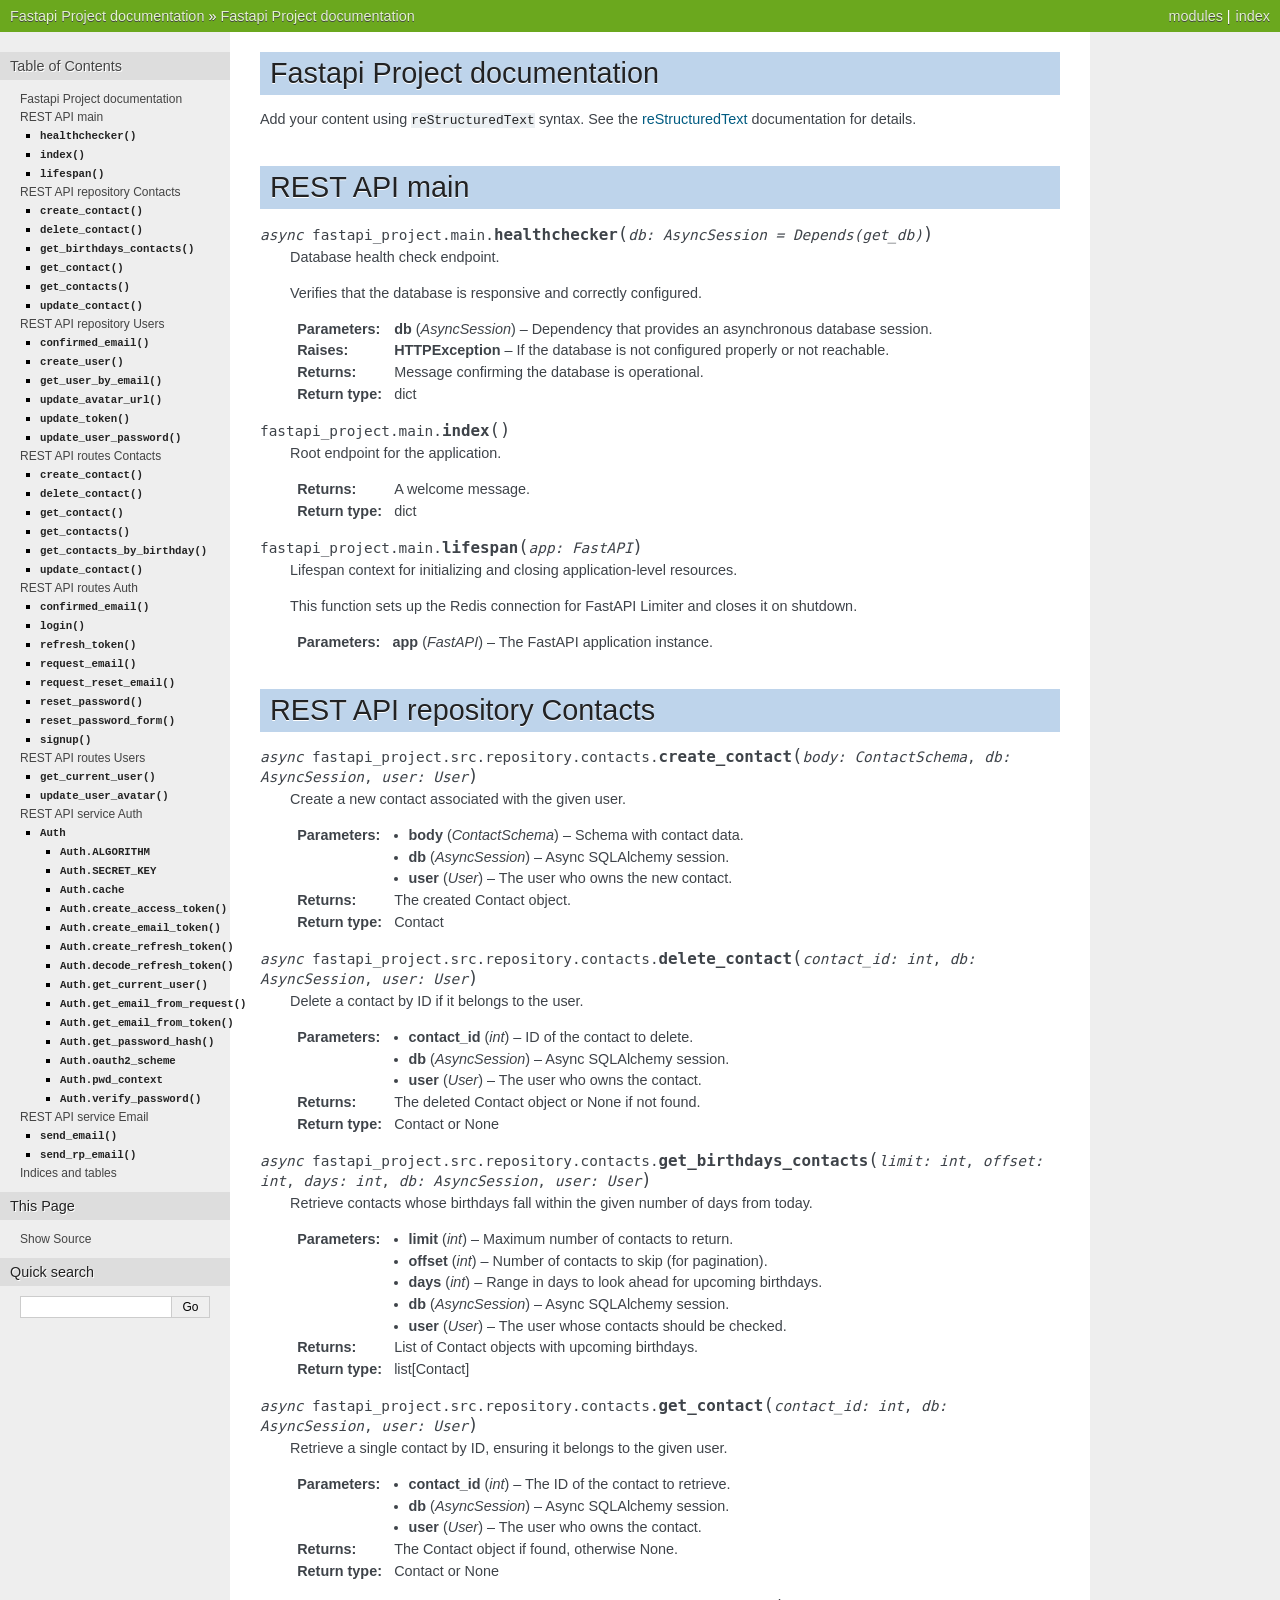
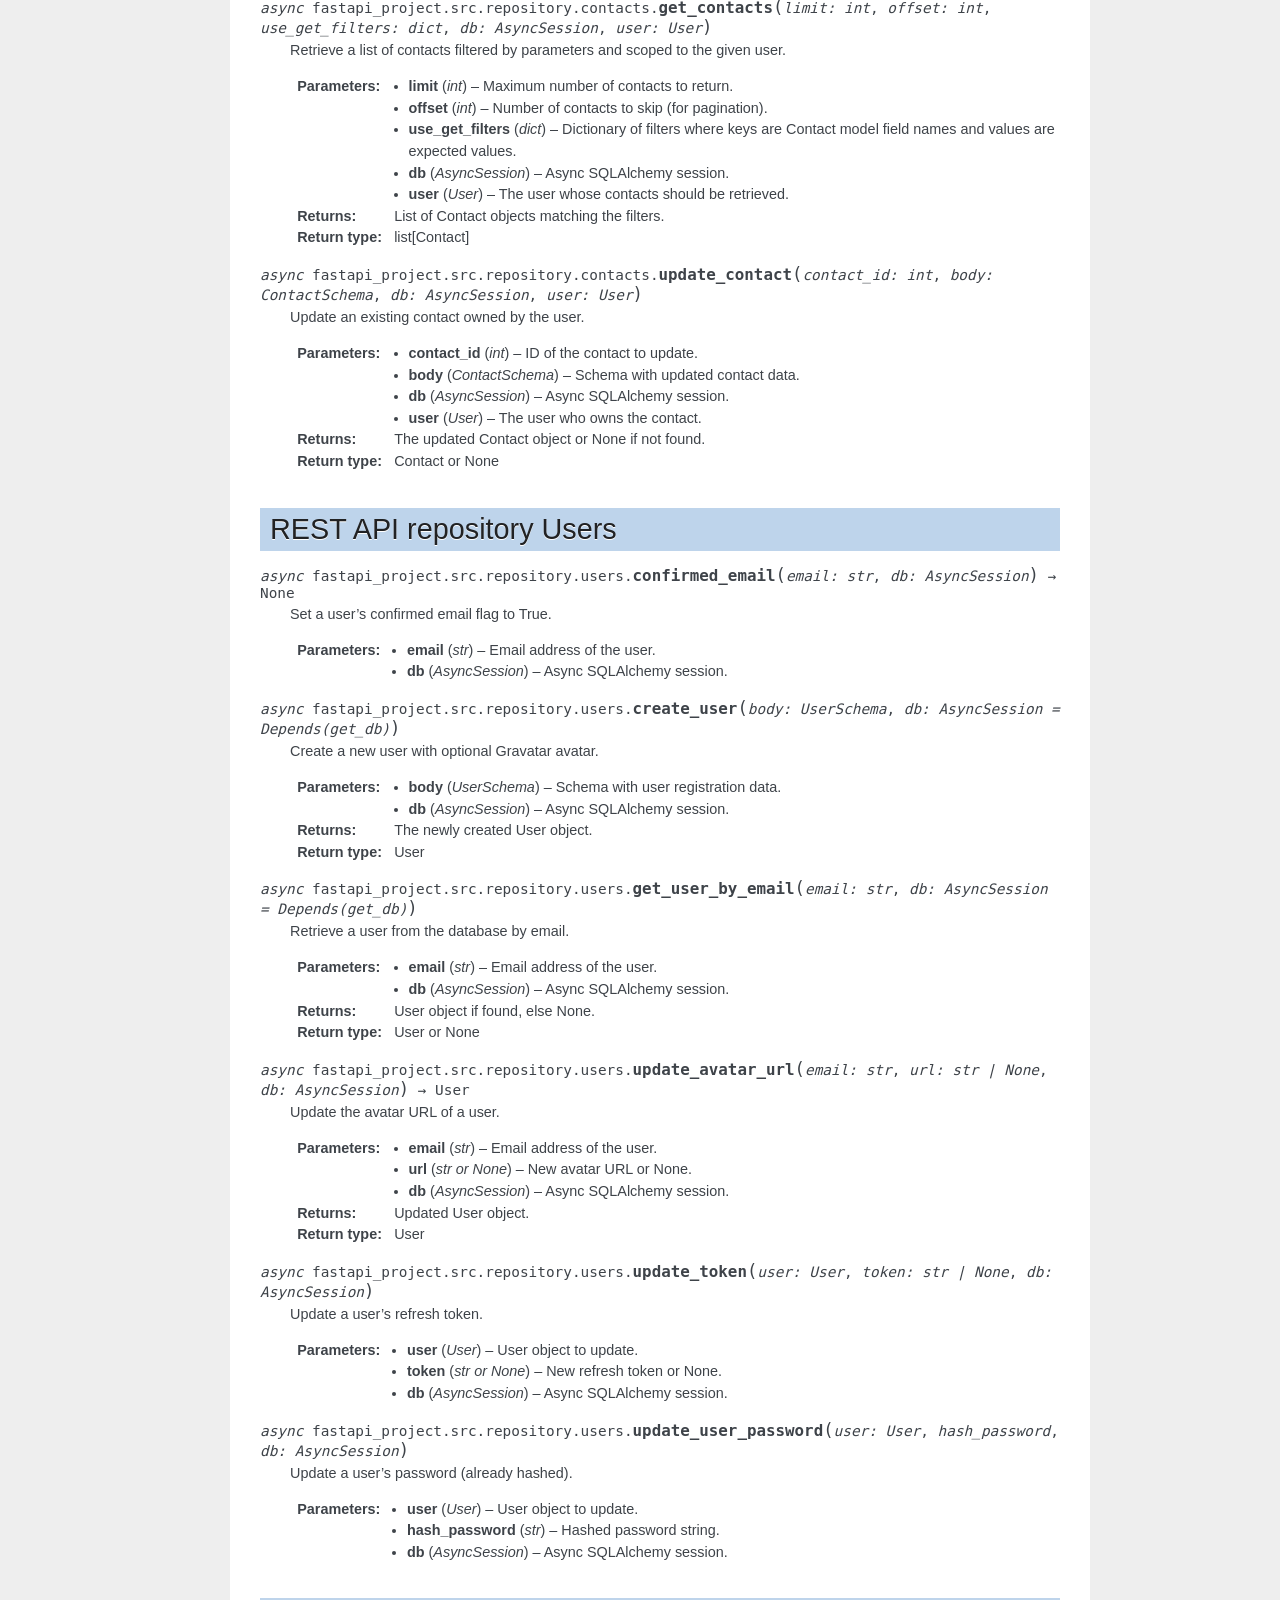
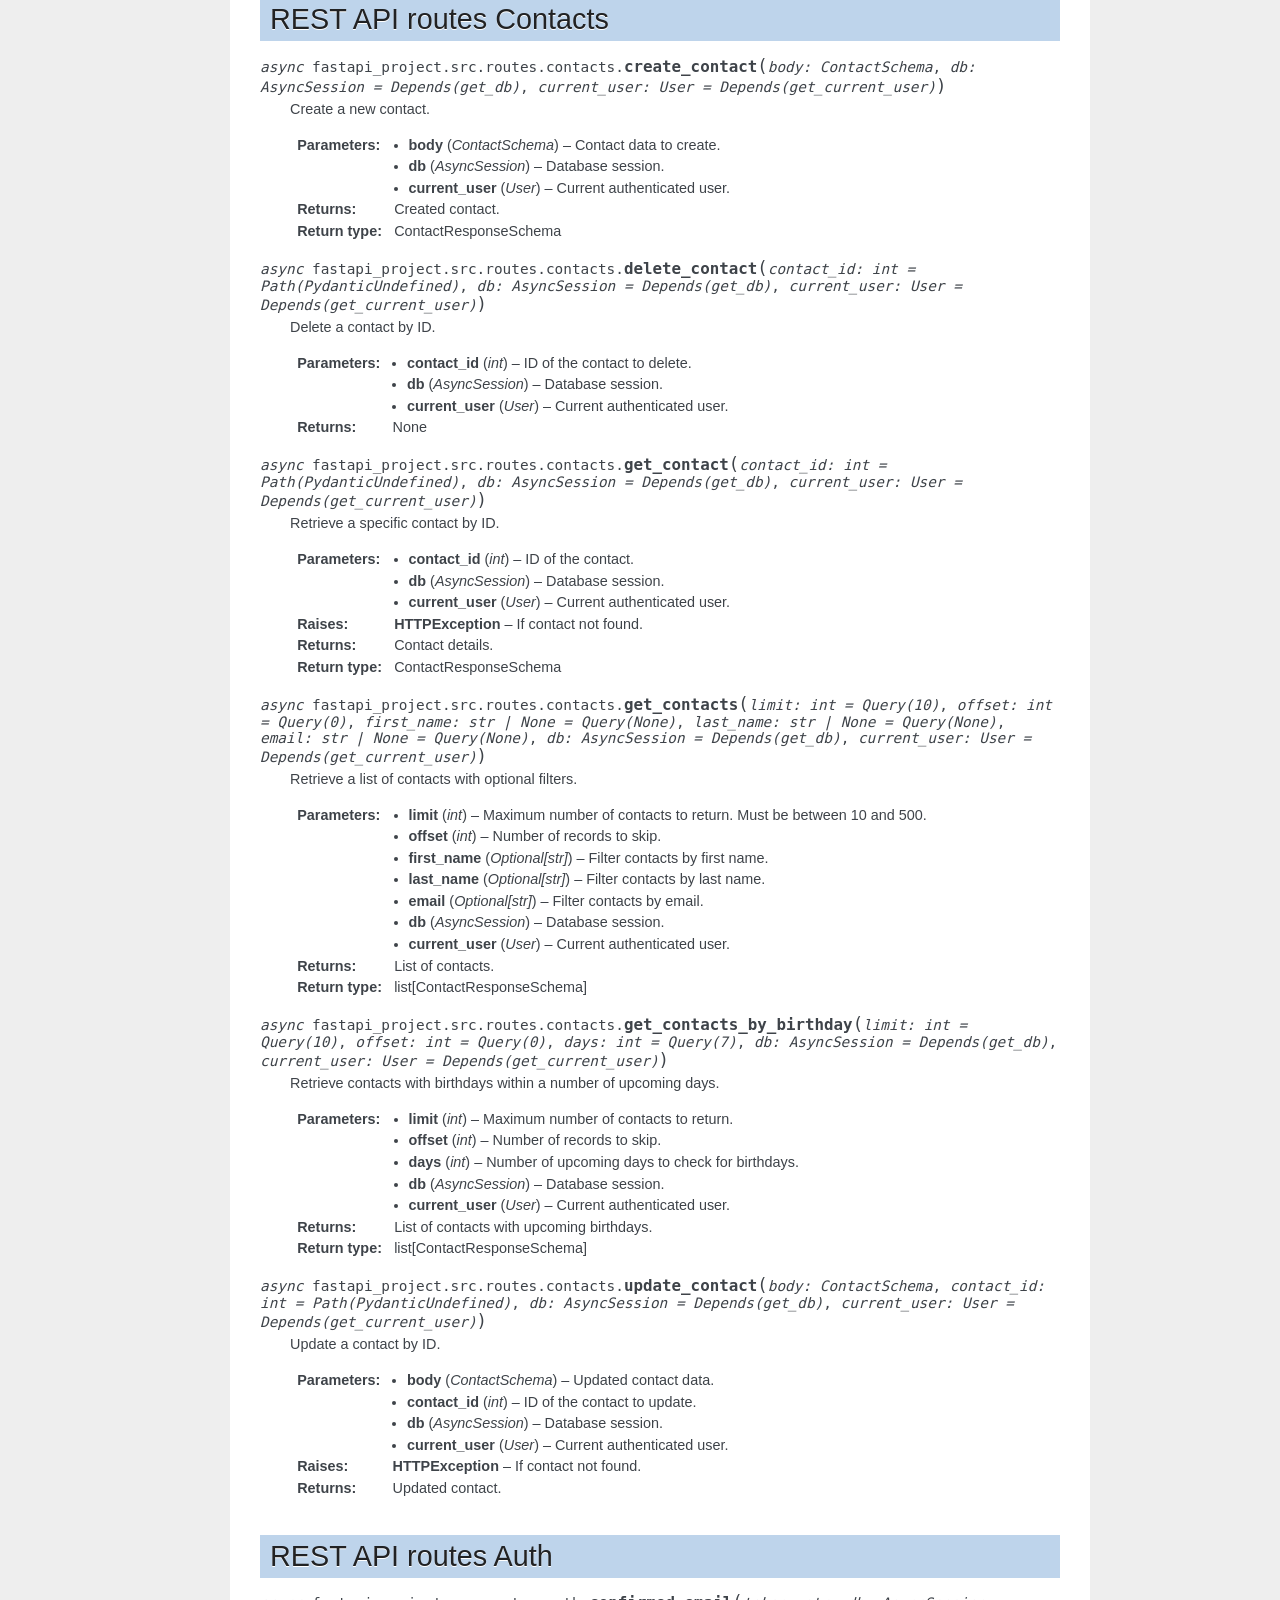
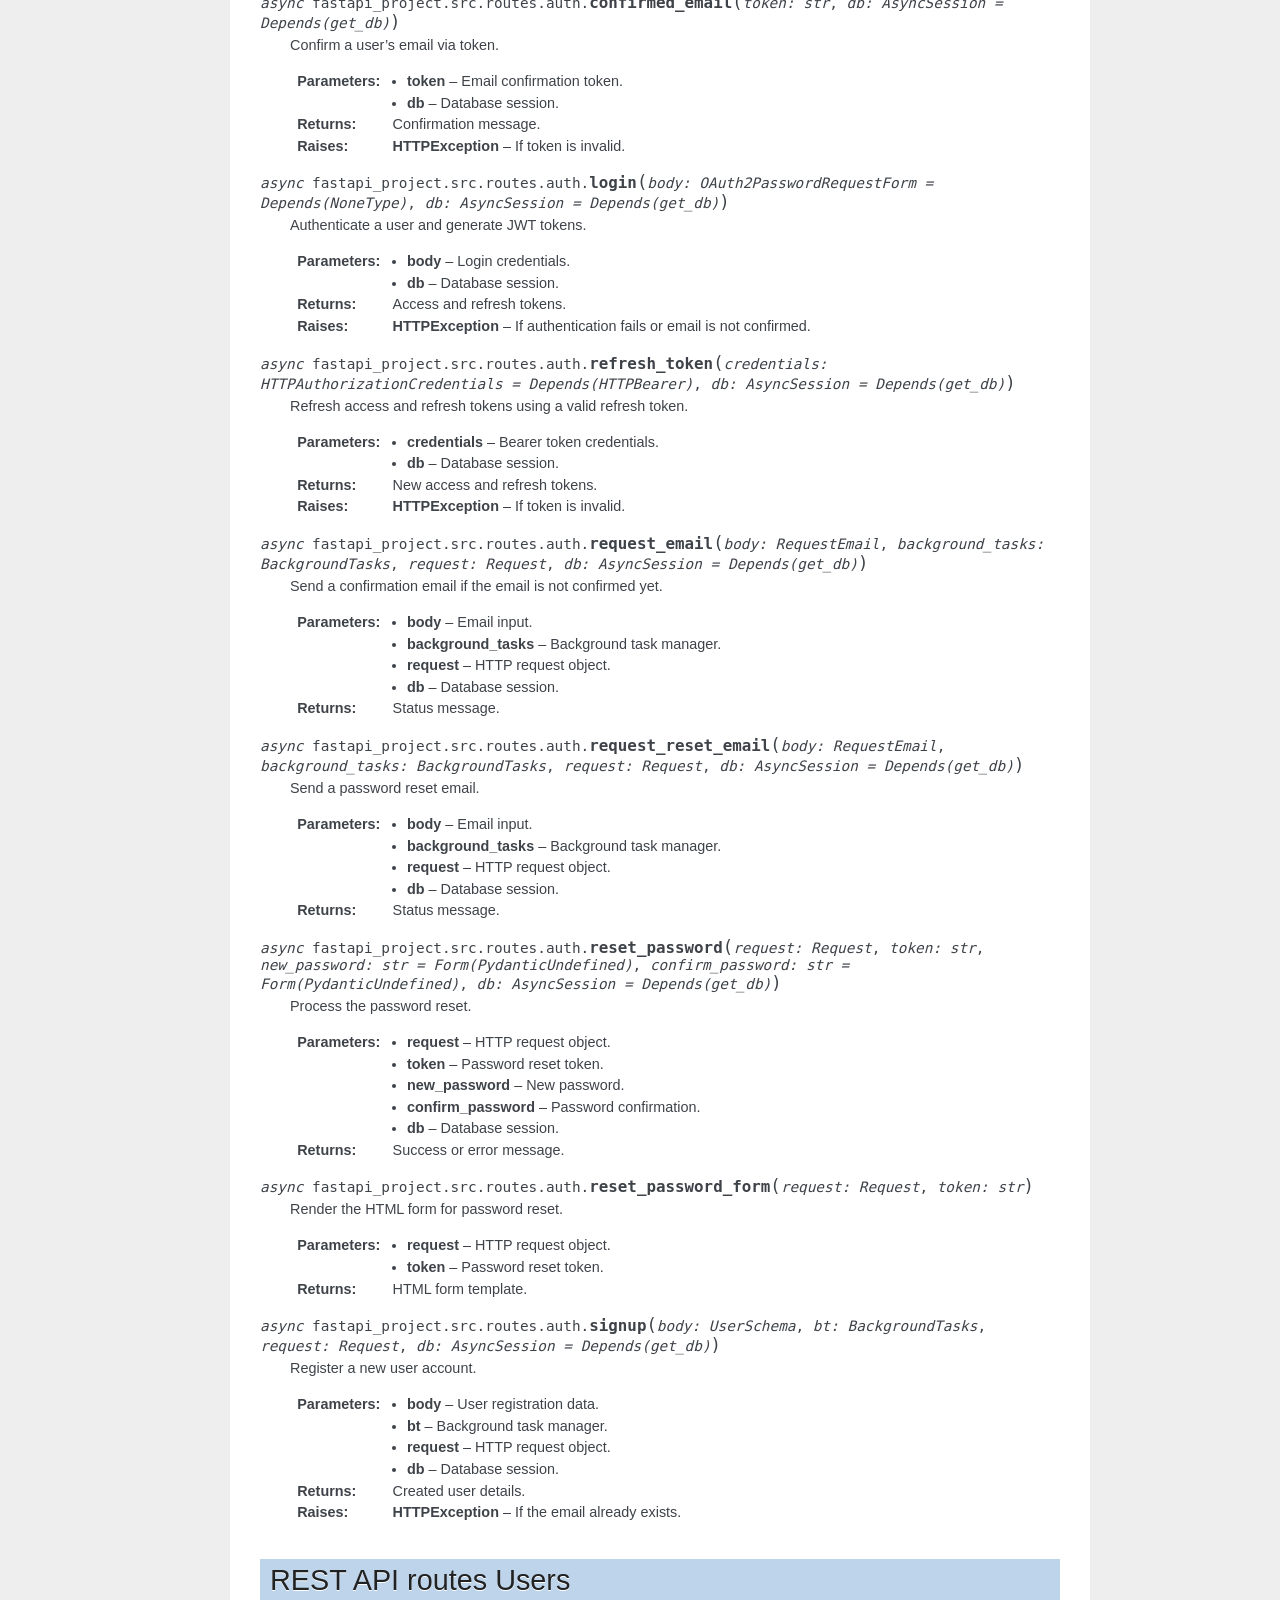
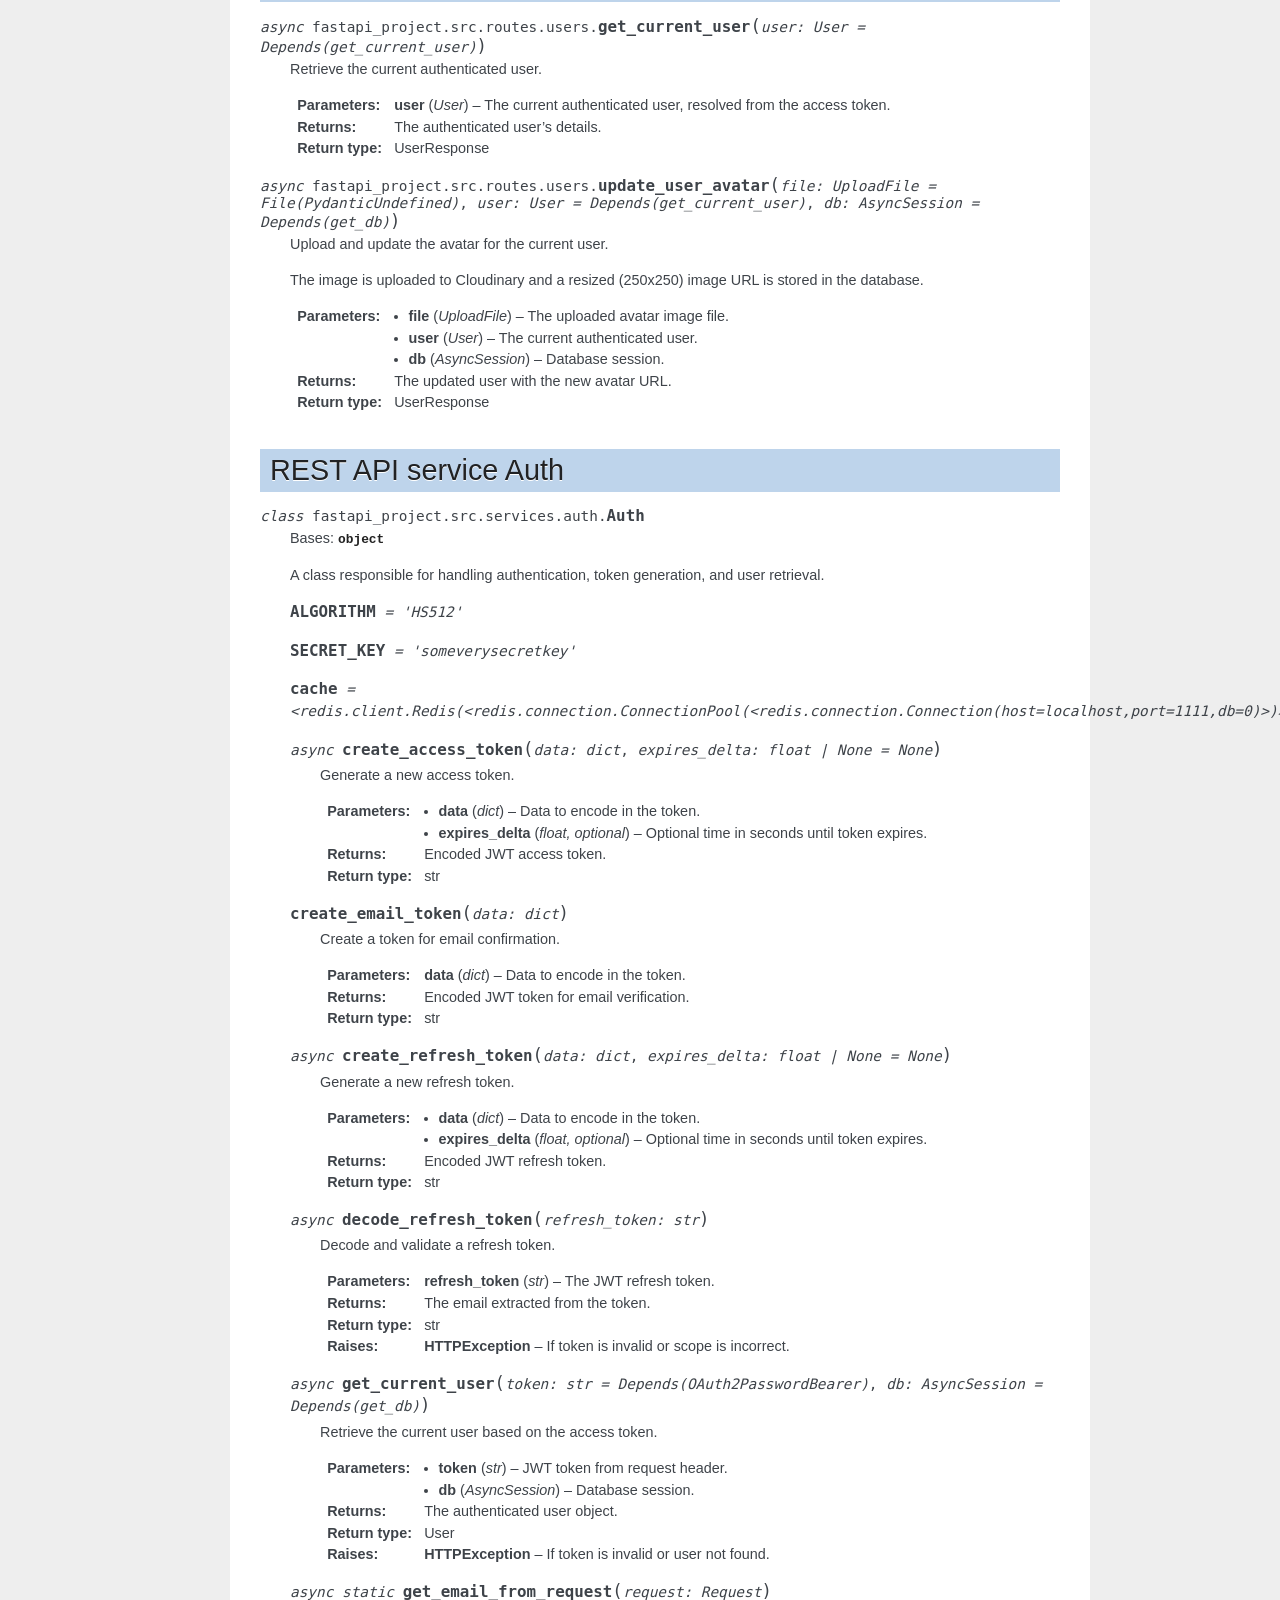
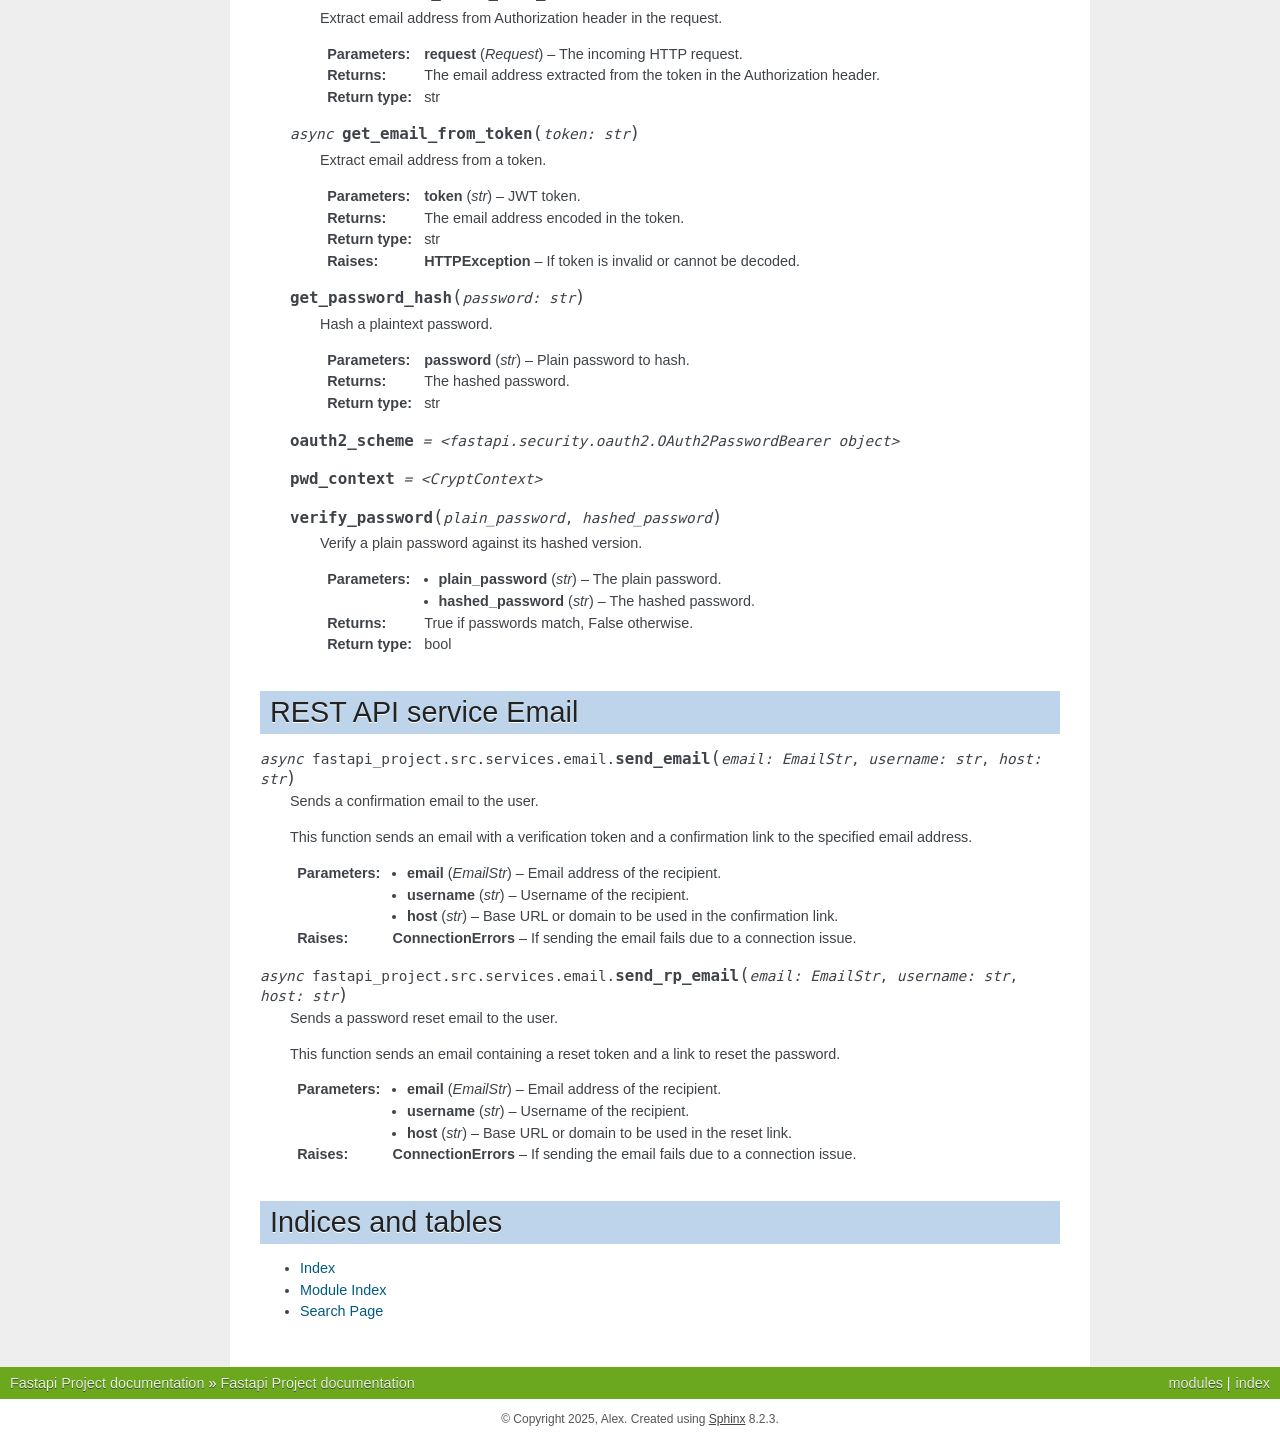
==== docs/_build/html/index.html @ b27e55a1 "build-add" ====
<!DOCTYPE html>

<html lang="en" data-content_root="./">
  <head>
    <meta charset="utf-8" />
    <meta name="viewport" content="width=device-width, initial-scale=1.0" /><meta name="viewport" content="width=device-width, initial-scale=1" />

    <title>Fastapi Project documentation &#8212; Fastapi Project  documentation</title>
    <link rel="stylesheet" type="text/css" href="_static/pygments.css?v=8f2a1f02" />
    <link rel="stylesheet" type="text/css" href="_static/nature.css?v=279e0f84" />
    <script src="_static/documentation_options.js?v=5929fcd5"></script>
    <script src="_static/doctools.js?v=9bcbadda"></script>
    <script src="_static/sphinx_highlight.js?v=dc90522c"></script>
    <link rel="index" title="Index" href="genindex.html" />
    <link rel="search" title="Search" href="search.html" /> 
  </head><body>
    <div class="related" role="navigation" aria-label="Related">
      <h3>Navigation</h3>
      <ul>
        <li class="right" style="margin-right: 10px">
          <a href="genindex.html" title="General Index"
             accesskey="I">index</a></li>
        <li class="right" >
          <a href="py-modindex.html" title="Python Module Index"
             >modules</a> |</li>
        <li class="nav-item nav-item-0"><a href="#">Fastapi Project  documentation</a> &#187;</li>
        <li class="nav-item nav-item-this"><a href="">Fastapi Project documentation</a></li> 
      </ul>
    </div>  

    <div class="document">
      <div class="documentwrapper">
        <div class="bodywrapper">
          <div class="body" role="main">
            
  <section id="fastapi-project-documentation">
<h1>Fastapi Project documentation<a class="headerlink" href="#fastapi-project-documentation" title="Link to this heading">¶</a></h1>
<p>Add your content using <code class="docutils literal notranslate"><span class="pre">reStructuredText</span></code> syntax. See the
<a class="reference external" href="https://www.sphinx-doc.org/en/master/usage/restructuredtext/index.html">reStructuredText</a>
documentation for details.</p>
<div class="toctree-wrapper compound">
</div>
</section>
<section id="module-fastapi_project.main">
<span id="rest-api-main"></span><h1>REST API main<a class="headerlink" href="#module-fastapi_project.main" title="Link to this heading">¶</a></h1>
<dl class="py function">
<dt class="sig sig-object py" id="fastapi_project.main.healthchecker">
<em class="property"><span class="k"><span class="pre">async</span></span><span class="w"> </span></em><span class="sig-prename descclassname"><span class="pre">fastapi_project.main.</span></span><span class="sig-name descname"><span class="pre">healthchecker</span></span><span class="sig-paren">(</span><em class="sig-param"><span class="n"><span class="pre">db</span></span><span class="p"><span class="pre">:</span></span><span class="w"> </span><span class="n"><span class="pre">AsyncSession</span></span><span class="w"> </span><span class="o"><span class="pre">=</span></span><span class="w"> </span><span class="default_value"><span class="pre">Depends(get_db)</span></span></em><span class="sig-paren">)</span><a class="headerlink" href="#fastapi_project.main.healthchecker" title="Link to this definition">¶</a></dt>
<dd><p>Database health check endpoint.</p>
<p>Verifies that the database is responsive and correctly configured.</p>
<dl class="field-list simple">
<dt class="field-odd">Parameters<span class="colon">:</span></dt>
<dd class="field-odd"><p><strong>db</strong> (<em>AsyncSession</em>) – Dependency that provides an asynchronous database session.</p>
</dd>
<dt class="field-even">Raises<span class="colon">:</span></dt>
<dd class="field-even"><p><strong>HTTPException</strong> – If the database is not configured properly or not reachable.</p>
</dd>
<dt class="field-odd">Returns<span class="colon">:</span></dt>
<dd class="field-odd"><p>Message confirming the database is operational.</p>
</dd>
<dt class="field-even">Return type<span class="colon">:</span></dt>
<dd class="field-even"><p>dict</p>
</dd>
</dl>
</dd></dl>

<dl class="py function">
<dt class="sig sig-object py" id="fastapi_project.main.index">
<span class="sig-prename descclassname"><span class="pre">fastapi_project.main.</span></span><span class="sig-name descname"><span class="pre">index</span></span><span class="sig-paren">(</span><span class="sig-paren">)</span><a class="headerlink" href="#fastapi_project.main.index" title="Link to this definition">¶</a></dt>
<dd><p>Root endpoint for the application.</p>
<dl class="field-list simple">
<dt class="field-odd">Returns<span class="colon">:</span></dt>
<dd class="field-odd"><p>A welcome message.</p>
</dd>
<dt class="field-even">Return type<span class="colon">:</span></dt>
<dd class="field-even"><p>dict</p>
</dd>
</dl>
</dd></dl>

<dl class="py function">
<dt class="sig sig-object py" id="fastapi_project.main.lifespan">
<span class="sig-prename descclassname"><span class="pre">fastapi_project.main.</span></span><span class="sig-name descname"><span class="pre">lifespan</span></span><span class="sig-paren">(</span><em class="sig-param"><span class="n"><span class="pre">app</span></span><span class="p"><span class="pre">:</span></span><span class="w"> </span><span class="n"><span class="pre">FastAPI</span></span></em><span class="sig-paren">)</span><a class="headerlink" href="#fastapi_project.main.lifespan" title="Link to this definition">¶</a></dt>
<dd><p>Lifespan context for initializing and closing application-level resources.</p>
<p>This function sets up the Redis connection for FastAPI Limiter and closes it on shutdown.</p>
<dl class="field-list simple">
<dt class="field-odd">Parameters<span class="colon">:</span></dt>
<dd class="field-odd"><p><strong>app</strong> (<em>FastAPI</em>) – The FastAPI application instance.</p>
</dd>
</dl>
</dd></dl>

</section>
<section id="module-fastapi_project.src.repository.contacts">
<span id="rest-api-repository-contacts"></span><h1>REST API repository Contacts<a class="headerlink" href="#module-fastapi_project.src.repository.contacts" title="Link to this heading">¶</a></h1>
<dl class="py function">
<dt class="sig sig-object py" id="fastapi_project.src.repository.contacts.create_contact">
<em class="property"><span class="k"><span class="pre">async</span></span><span class="w"> </span></em><span class="sig-prename descclassname"><span class="pre">fastapi_project.src.repository.contacts.</span></span><span class="sig-name descname"><span class="pre">create_contact</span></span><span class="sig-paren">(</span><em class="sig-param"><span class="n"><span class="pre">body</span></span><span class="p"><span class="pre">:</span></span><span class="w"> </span><span class="n"><span class="pre">ContactSchema</span></span></em>, <em class="sig-param"><span class="n"><span class="pre">db</span></span><span class="p"><span class="pre">:</span></span><span class="w"> </span><span class="n"><span class="pre">AsyncSession</span></span></em>, <em class="sig-param"><span class="n"><span class="pre">user</span></span><span class="p"><span class="pre">:</span></span><span class="w"> </span><span class="n"><span class="pre">User</span></span></em><span class="sig-paren">)</span><a class="headerlink" href="#fastapi_project.src.repository.contacts.create_contact" title="Link to this definition">¶</a></dt>
<dd><p>Create a new contact associated with the given user.</p>
<dl class="field-list simple">
<dt class="field-odd">Parameters<span class="colon">:</span></dt>
<dd class="field-odd"><ul class="simple">
<li><p><strong>body</strong> (<em>ContactSchema</em>) – Schema with contact data.</p></li>
<li><p><strong>db</strong> (<em>AsyncSession</em>) – Async SQLAlchemy session.</p></li>
<li><p><strong>user</strong> (<em>User</em>) – The user who owns the new contact.</p></li>
</ul>
</dd>
<dt class="field-even">Returns<span class="colon">:</span></dt>
<dd class="field-even"><p>The created Contact object.</p>
</dd>
<dt class="field-odd">Return type<span class="colon">:</span></dt>
<dd class="field-odd"><p>Contact</p>
</dd>
</dl>
</dd></dl>

<dl class="py function">
<dt class="sig sig-object py" id="fastapi_project.src.repository.contacts.delete_contact">
<em class="property"><span class="k"><span class="pre">async</span></span><span class="w"> </span></em><span class="sig-prename descclassname"><span class="pre">fastapi_project.src.repository.contacts.</span></span><span class="sig-name descname"><span class="pre">delete_contact</span></span><span class="sig-paren">(</span><em class="sig-param"><span class="n"><span class="pre">contact_id</span></span><span class="p"><span class="pre">:</span></span><span class="w"> </span><span class="n"><span class="pre">int</span></span></em>, <em class="sig-param"><span class="n"><span class="pre">db</span></span><span class="p"><span class="pre">:</span></span><span class="w"> </span><span class="n"><span class="pre">AsyncSession</span></span></em>, <em class="sig-param"><span class="n"><span class="pre">user</span></span><span class="p"><span class="pre">:</span></span><span class="w"> </span><span class="n"><span class="pre">User</span></span></em><span class="sig-paren">)</span><a class="headerlink" href="#fastapi_project.src.repository.contacts.delete_contact" title="Link to this definition">¶</a></dt>
<dd><p>Delete a contact by ID if it belongs to the user.</p>
<dl class="field-list simple">
<dt class="field-odd">Parameters<span class="colon">:</span></dt>
<dd class="field-odd"><ul class="simple">
<li><p><strong>contact_id</strong> (<em>int</em>) – ID of the contact to delete.</p></li>
<li><p><strong>db</strong> (<em>AsyncSession</em>) – Async SQLAlchemy session.</p></li>
<li><p><strong>user</strong> (<em>User</em>) – The user who owns the contact.</p></li>
</ul>
</dd>
<dt class="field-even">Returns<span class="colon">:</span></dt>
<dd class="field-even"><p>The deleted Contact object or None if not found.</p>
</dd>
<dt class="field-odd">Return type<span class="colon">:</span></dt>
<dd class="field-odd"><p>Contact or None</p>
</dd>
</dl>
</dd></dl>

<dl class="py function">
<dt class="sig sig-object py" id="fastapi_project.src.repository.contacts.get_birthdays_contacts">
<em class="property"><span class="k"><span class="pre">async</span></span><span class="w"> </span></em><span class="sig-prename descclassname"><span class="pre">fastapi_project.src.repository.contacts.</span></span><span class="sig-name descname"><span class="pre">get_birthdays_contacts</span></span><span class="sig-paren">(</span><em class="sig-param"><span class="n"><span class="pre">limit</span></span><span class="p"><span class="pre">:</span></span><span class="w"> </span><span class="n"><span class="pre">int</span></span></em>, <em class="sig-param"><span class="n"><span class="pre">offset</span></span><span class="p"><span class="pre">:</span></span><span class="w"> </span><span class="n"><span class="pre">int</span></span></em>, <em class="sig-param"><span class="n"><span class="pre">days</span></span><span class="p"><span class="pre">:</span></span><span class="w"> </span><span class="n"><span class="pre">int</span></span></em>, <em class="sig-param"><span class="n"><span class="pre">db</span></span><span class="p"><span class="pre">:</span></span><span class="w"> </span><span class="n"><span class="pre">AsyncSession</span></span></em>, <em class="sig-param"><span class="n"><span class="pre">user</span></span><span class="p"><span class="pre">:</span></span><span class="w"> </span><span class="n"><span class="pre">User</span></span></em><span class="sig-paren">)</span><a class="headerlink" href="#fastapi_project.src.repository.contacts.get_birthdays_contacts" title="Link to this definition">¶</a></dt>
<dd><p>Retrieve contacts whose birthdays fall within the given number of days from today.</p>
<dl class="field-list simple">
<dt class="field-odd">Parameters<span class="colon">:</span></dt>
<dd class="field-odd"><ul class="simple">
<li><p><strong>limit</strong> (<em>int</em>) – Maximum number of contacts to return.</p></li>
<li><p><strong>offset</strong> (<em>int</em>) – Number of contacts to skip (for pagination).</p></li>
<li><p><strong>days</strong> (<em>int</em>) – Range in days to look ahead for upcoming birthdays.</p></li>
<li><p><strong>db</strong> (<em>AsyncSession</em>) – Async SQLAlchemy session.</p></li>
<li><p><strong>user</strong> (<em>User</em>) – The user whose contacts should be checked.</p></li>
</ul>
</dd>
<dt class="field-even">Returns<span class="colon">:</span></dt>
<dd class="field-even"><p>List of Contact objects with upcoming birthdays.</p>
</dd>
<dt class="field-odd">Return type<span class="colon">:</span></dt>
<dd class="field-odd"><p>list[Contact]</p>
</dd>
</dl>
</dd></dl>

<dl class="py function">
<dt class="sig sig-object py" id="fastapi_project.src.repository.contacts.get_contact">
<em class="property"><span class="k"><span class="pre">async</span></span><span class="w"> </span></em><span class="sig-prename descclassname"><span class="pre">fastapi_project.src.repository.contacts.</span></span><span class="sig-name descname"><span class="pre">get_contact</span></span><span class="sig-paren">(</span><em class="sig-param"><span class="n"><span class="pre">contact_id</span></span><span class="p"><span class="pre">:</span></span><span class="w"> </span><span class="n"><span class="pre">int</span></span></em>, <em class="sig-param"><span class="n"><span class="pre">db</span></span><span class="p"><span class="pre">:</span></span><span class="w"> </span><span class="n"><span class="pre">AsyncSession</span></span></em>, <em class="sig-param"><span class="n"><span class="pre">user</span></span><span class="p"><span class="pre">:</span></span><span class="w"> </span><span class="n"><span class="pre">User</span></span></em><span class="sig-paren">)</span><a class="headerlink" href="#fastapi_project.src.repository.contacts.get_contact" title="Link to this definition">¶</a></dt>
<dd><p>Retrieve a single contact by ID, ensuring it belongs to the given user.</p>
<dl class="field-list simple">
<dt class="field-odd">Parameters<span class="colon">:</span></dt>
<dd class="field-odd"><ul class="simple">
<li><p><strong>contact_id</strong> (<em>int</em>) – The ID of the contact to retrieve.</p></li>
<li><p><strong>db</strong> (<em>AsyncSession</em>) – Async SQLAlchemy session.</p></li>
<li><p><strong>user</strong> (<em>User</em>) – The user who owns the contact.</p></li>
</ul>
</dd>
<dt class="field-even">Returns<span class="colon">:</span></dt>
<dd class="field-even"><p>The Contact object if found, otherwise None.</p>
</dd>
<dt class="field-odd">Return type<span class="colon">:</span></dt>
<dd class="field-odd"><p>Contact or None</p>
</dd>
</dl>
</dd></dl>

<dl class="py function">
<dt class="sig sig-object py" id="fastapi_project.src.repository.contacts.get_contacts">
<em class="property"><span class="k"><span class="pre">async</span></span><span class="w"> </span></em><span class="sig-prename descclassname"><span class="pre">fastapi_project.src.repository.contacts.</span></span><span class="sig-name descname"><span class="pre">get_contacts</span></span><span class="sig-paren">(</span><em class="sig-param"><span class="n"><span class="pre">limit</span></span><span class="p"><span class="pre">:</span></span><span class="w"> </span><span class="n"><span class="pre">int</span></span></em>, <em class="sig-param"><span class="n"><span class="pre">offset</span></span><span class="p"><span class="pre">:</span></span><span class="w"> </span><span class="n"><span class="pre">int</span></span></em>, <em class="sig-param"><span class="n"><span class="pre">use_get_filters</span></span><span class="p"><span class="pre">:</span></span><span class="w"> </span><span class="n"><span class="pre">dict</span></span></em>, <em class="sig-param"><span class="n"><span class="pre">db</span></span><span class="p"><span class="pre">:</span></span><span class="w"> </span><span class="n"><span class="pre">AsyncSession</span></span></em>, <em class="sig-param"><span class="n"><span class="pre">user</span></span><span class="p"><span class="pre">:</span></span><span class="w"> </span><span class="n"><span class="pre">User</span></span></em><span class="sig-paren">)</span><a class="headerlink" href="#fastapi_project.src.repository.contacts.get_contacts" title="Link to this definition">¶</a></dt>
<dd><p>Retrieve a list of contacts filtered by parameters and scoped to the given user.</p>
<dl class="field-list simple">
<dt class="field-odd">Parameters<span class="colon">:</span></dt>
<dd class="field-odd"><ul class="simple">
<li><p><strong>limit</strong> (<em>int</em>) – Maximum number of contacts to return.</p></li>
<li><p><strong>offset</strong> (<em>int</em>) – Number of contacts to skip (for pagination).</p></li>
<li><p><strong>use_get_filters</strong> (<em>dict</em>) – Dictionary of filters where keys are Contact model field names and values are expected values.</p></li>
<li><p><strong>db</strong> (<em>AsyncSession</em>) – Async SQLAlchemy session.</p></li>
<li><p><strong>user</strong> (<em>User</em>) – The user whose contacts should be retrieved.</p></li>
</ul>
</dd>
<dt class="field-even">Returns<span class="colon">:</span></dt>
<dd class="field-even"><p>List of Contact objects matching the filters.</p>
</dd>
<dt class="field-odd">Return type<span class="colon">:</span></dt>
<dd class="field-odd"><p>list[Contact]</p>
</dd>
</dl>
</dd></dl>

<dl class="py function">
<dt class="sig sig-object py" id="fastapi_project.src.repository.contacts.update_contact">
<em class="property"><span class="k"><span class="pre">async</span></span><span class="w"> </span></em><span class="sig-prename descclassname"><span class="pre">fastapi_project.src.repository.contacts.</span></span><span class="sig-name descname"><span class="pre">update_contact</span></span><span class="sig-paren">(</span><em class="sig-param"><span class="n"><span class="pre">contact_id</span></span><span class="p"><span class="pre">:</span></span><span class="w"> </span><span class="n"><span class="pre">int</span></span></em>, <em class="sig-param"><span class="n"><span class="pre">body</span></span><span class="p"><span class="pre">:</span></span><span class="w"> </span><span class="n"><span class="pre">ContactSchema</span></span></em>, <em class="sig-param"><span class="n"><span class="pre">db</span></span><span class="p"><span class="pre">:</span></span><span class="w"> </span><span class="n"><span class="pre">AsyncSession</span></span></em>, <em class="sig-param"><span class="n"><span class="pre">user</span></span><span class="p"><span class="pre">:</span></span><span class="w"> </span><span class="n"><span class="pre">User</span></span></em><span class="sig-paren">)</span><a class="headerlink" href="#fastapi_project.src.repository.contacts.update_contact" title="Link to this definition">¶</a></dt>
<dd><p>Update an existing contact owned by the user.</p>
<dl class="field-list simple">
<dt class="field-odd">Parameters<span class="colon">:</span></dt>
<dd class="field-odd"><ul class="simple">
<li><p><strong>contact_id</strong> (<em>int</em>) – ID of the contact to update.</p></li>
<li><p><strong>body</strong> (<em>ContactSchema</em>) – Schema with updated contact data.</p></li>
<li><p><strong>db</strong> (<em>AsyncSession</em>) – Async SQLAlchemy session.</p></li>
<li><p><strong>user</strong> (<em>User</em>) – The user who owns the contact.</p></li>
</ul>
</dd>
<dt class="field-even">Returns<span class="colon">:</span></dt>
<dd class="field-even"><p>The updated Contact object or None if not found.</p>
</dd>
<dt class="field-odd">Return type<span class="colon">:</span></dt>
<dd class="field-odd"><p>Contact or None</p>
</dd>
</dl>
</dd></dl>

</section>
<section id="module-fastapi_project.src.repository.users">
<span id="rest-api-repository-users"></span><h1>REST API repository Users<a class="headerlink" href="#module-fastapi_project.src.repository.users" title="Link to this heading">¶</a></h1>
<dl class="py function">
<dt class="sig sig-object py" id="fastapi_project.src.repository.users.confirmed_email">
<em class="property"><span class="k"><span class="pre">async</span></span><span class="w"> </span></em><span class="sig-prename descclassname"><span class="pre">fastapi_project.src.repository.users.</span></span><span class="sig-name descname"><span class="pre">confirmed_email</span></span><span class="sig-paren">(</span><em class="sig-param"><span class="n"><span class="pre">email</span></span><span class="p"><span class="pre">:</span></span><span class="w"> </span><span class="n"><span class="pre">str</span></span></em>, <em class="sig-param"><span class="n"><span class="pre">db</span></span><span class="p"><span class="pre">:</span></span><span class="w"> </span><span class="n"><span class="pre">AsyncSession</span></span></em><span class="sig-paren">)</span> <span class="sig-return"><span class="sig-return-icon">&#x2192;</span> <span class="sig-return-typehint"><span class="pre">None</span></span></span><a class="headerlink" href="#fastapi_project.src.repository.users.confirmed_email" title="Link to this definition">¶</a></dt>
<dd><p>Set a user’s confirmed email flag to True.</p>
<dl class="field-list simple">
<dt class="field-odd">Parameters<span class="colon">:</span></dt>
<dd class="field-odd"><ul class="simple">
<li><p><strong>email</strong> (<em>str</em>) – Email address of the user.</p></li>
<li><p><strong>db</strong> (<em>AsyncSession</em>) – Async SQLAlchemy session.</p></li>
</ul>
</dd>
</dl>
</dd></dl>

<dl class="py function">
<dt class="sig sig-object py" id="fastapi_project.src.repository.users.create_user">
<em class="property"><span class="k"><span class="pre">async</span></span><span class="w"> </span></em><span class="sig-prename descclassname"><span class="pre">fastapi_project.src.repository.users.</span></span><span class="sig-name descname"><span class="pre">create_user</span></span><span class="sig-paren">(</span><em class="sig-param"><span class="n"><span class="pre">body</span></span><span class="p"><span class="pre">:</span></span><span class="w"> </span><span class="n"><span class="pre">UserSchema</span></span></em>, <em class="sig-param"><span class="n"><span class="pre">db</span></span><span class="p"><span class="pre">:</span></span><span class="w"> </span><span class="n"><span class="pre">AsyncSession</span></span><span class="w"> </span><span class="o"><span class="pre">=</span></span><span class="w"> </span><span class="default_value"><span class="pre">Depends(get_db)</span></span></em><span class="sig-paren">)</span><a class="headerlink" href="#fastapi_project.src.repository.users.create_user" title="Link to this definition">¶</a></dt>
<dd><p>Create a new user with optional Gravatar avatar.</p>
<dl class="field-list simple">
<dt class="field-odd">Parameters<span class="colon">:</span></dt>
<dd class="field-odd"><ul class="simple">
<li><p><strong>body</strong> (<em>UserSchema</em>) – Schema with user registration data.</p></li>
<li><p><strong>db</strong> (<em>AsyncSession</em>) – Async SQLAlchemy session.</p></li>
</ul>
</dd>
<dt class="field-even">Returns<span class="colon">:</span></dt>
<dd class="field-even"><p>The newly created User object.</p>
</dd>
<dt class="field-odd">Return type<span class="colon">:</span></dt>
<dd class="field-odd"><p>User</p>
</dd>
</dl>
</dd></dl>

<dl class="py function">
<dt class="sig sig-object py" id="fastapi_project.src.repository.users.get_user_by_email">
<em class="property"><span class="k"><span class="pre">async</span></span><span class="w"> </span></em><span class="sig-prename descclassname"><span class="pre">fastapi_project.src.repository.users.</span></span><span class="sig-name descname"><span class="pre">get_user_by_email</span></span><span class="sig-paren">(</span><em class="sig-param"><span class="n"><span class="pre">email</span></span><span class="p"><span class="pre">:</span></span><span class="w"> </span><span class="n"><span class="pre">str</span></span></em>, <em class="sig-param"><span class="n"><span class="pre">db</span></span><span class="p"><span class="pre">:</span></span><span class="w"> </span><span class="n"><span class="pre">AsyncSession</span></span><span class="w"> </span><span class="o"><span class="pre">=</span></span><span class="w"> </span><span class="default_value"><span class="pre">Depends(get_db)</span></span></em><span class="sig-paren">)</span><a class="headerlink" href="#fastapi_project.src.repository.users.get_user_by_email" title="Link to this definition">¶</a></dt>
<dd><p>Retrieve a user from the database by email.</p>
<dl class="field-list simple">
<dt class="field-odd">Parameters<span class="colon">:</span></dt>
<dd class="field-odd"><ul class="simple">
<li><p><strong>email</strong> (<em>str</em>) – Email address of the user.</p></li>
<li><p><strong>db</strong> (<em>AsyncSession</em>) – Async SQLAlchemy session.</p></li>
</ul>
</dd>
<dt class="field-even">Returns<span class="colon">:</span></dt>
<dd class="field-even"><p>User object if found, else None.</p>
</dd>
<dt class="field-odd">Return type<span class="colon">:</span></dt>
<dd class="field-odd"><p>User or None</p>
</dd>
</dl>
</dd></dl>

<dl class="py function">
<dt class="sig sig-object py" id="fastapi_project.src.repository.users.update_avatar_url">
<em class="property"><span class="k"><span class="pre">async</span></span><span class="w"> </span></em><span class="sig-prename descclassname"><span class="pre">fastapi_project.src.repository.users.</span></span><span class="sig-name descname"><span class="pre">update_avatar_url</span></span><span class="sig-paren">(</span><em class="sig-param"><span class="n"><span class="pre">email</span></span><span class="p"><span class="pre">:</span></span><span class="w"> </span><span class="n"><span class="pre">str</span></span></em>, <em class="sig-param"><span class="n"><span class="pre">url</span></span><span class="p"><span class="pre">:</span></span><span class="w"> </span><span class="n"><span class="pre">str</span><span class="w"> </span><span class="p"><span class="pre">|</span></span><span class="w"> </span><span class="pre">None</span></span></em>, <em class="sig-param"><span class="n"><span class="pre">db</span></span><span class="p"><span class="pre">:</span></span><span class="w"> </span><span class="n"><span class="pre">AsyncSession</span></span></em><span class="sig-paren">)</span> <span class="sig-return"><span class="sig-return-icon">&#x2192;</span> <span class="sig-return-typehint"><span class="pre">User</span></span></span><a class="headerlink" href="#fastapi_project.src.repository.users.update_avatar_url" title="Link to this definition">¶</a></dt>
<dd><p>Update the avatar URL of a user.</p>
<dl class="field-list simple">
<dt class="field-odd">Parameters<span class="colon">:</span></dt>
<dd class="field-odd"><ul class="simple">
<li><p><strong>email</strong> (<em>str</em>) – Email address of the user.</p></li>
<li><p><strong>url</strong> (<em>str</em><em> or </em><em>None</em>) – New avatar URL or None.</p></li>
<li><p><strong>db</strong> (<em>AsyncSession</em>) – Async SQLAlchemy session.</p></li>
</ul>
</dd>
<dt class="field-even">Returns<span class="colon">:</span></dt>
<dd class="field-even"><p>Updated User object.</p>
</dd>
<dt class="field-odd">Return type<span class="colon">:</span></dt>
<dd class="field-odd"><p>User</p>
</dd>
</dl>
</dd></dl>

<dl class="py function">
<dt class="sig sig-object py" id="fastapi_project.src.repository.users.update_token">
<em class="property"><span class="k"><span class="pre">async</span></span><span class="w"> </span></em><span class="sig-prename descclassname"><span class="pre">fastapi_project.src.repository.users.</span></span><span class="sig-name descname"><span class="pre">update_token</span></span><span class="sig-paren">(</span><em class="sig-param"><span class="n"><span class="pre">user</span></span><span class="p"><span class="pre">:</span></span><span class="w"> </span><span class="n"><span class="pre">User</span></span></em>, <em class="sig-param"><span class="n"><span class="pre">token</span></span><span class="p"><span class="pre">:</span></span><span class="w"> </span><span class="n"><span class="pre">str</span><span class="w"> </span><span class="p"><span class="pre">|</span></span><span class="w"> </span><span class="pre">None</span></span></em>, <em class="sig-param"><span class="n"><span class="pre">db</span></span><span class="p"><span class="pre">:</span></span><span class="w"> </span><span class="n"><span class="pre">AsyncSession</span></span></em><span class="sig-paren">)</span><a class="headerlink" href="#fastapi_project.src.repository.users.update_token" title="Link to this definition">¶</a></dt>
<dd><p>Update a user’s refresh token.</p>
<dl class="field-list simple">
<dt class="field-odd">Parameters<span class="colon">:</span></dt>
<dd class="field-odd"><ul class="simple">
<li><p><strong>user</strong> (<em>User</em>) – User object to update.</p></li>
<li><p><strong>token</strong> (<em>str</em><em> or </em><em>None</em>) – New refresh token or None.</p></li>
<li><p><strong>db</strong> (<em>AsyncSession</em>) – Async SQLAlchemy session.</p></li>
</ul>
</dd>
</dl>
</dd></dl>

<dl class="py function">
<dt class="sig sig-object py" id="fastapi_project.src.repository.users.update_user_password">
<em class="property"><span class="k"><span class="pre">async</span></span><span class="w"> </span></em><span class="sig-prename descclassname"><span class="pre">fastapi_project.src.repository.users.</span></span><span class="sig-name descname"><span class="pre">update_user_password</span></span><span class="sig-paren">(</span><em class="sig-param"><span class="n"><span class="pre">user</span></span><span class="p"><span class="pre">:</span></span><span class="w"> </span><span class="n"><span class="pre">User</span></span></em>, <em class="sig-param"><span class="n"><span class="pre">hash_password</span></span></em>, <em class="sig-param"><span class="n"><span class="pre">db</span></span><span class="p"><span class="pre">:</span></span><span class="w"> </span><span class="n"><span class="pre">AsyncSession</span></span></em><span class="sig-paren">)</span><a class="headerlink" href="#fastapi_project.src.repository.users.update_user_password" title="Link to this definition">¶</a></dt>
<dd><p>Update a user’s password (already hashed).</p>
<dl class="field-list simple">
<dt class="field-odd">Parameters<span class="colon">:</span></dt>
<dd class="field-odd"><ul class="simple">
<li><p><strong>user</strong> (<em>User</em>) – User object to update.</p></li>
<li><p><strong>hash_password</strong> (<em>str</em>) – Hashed password string.</p></li>
<li><p><strong>db</strong> (<em>AsyncSession</em>) – Async SQLAlchemy session.</p></li>
</ul>
</dd>
</dl>
</dd></dl>

</section>
<section id="module-fastapi_project.src.routes.contacts">
<span id="rest-api-routes-contacts"></span><h1>REST API routes Contacts<a class="headerlink" href="#module-fastapi_project.src.routes.contacts" title="Link to this heading">¶</a></h1>
<dl class="py function">
<dt class="sig sig-object py" id="fastapi_project.src.routes.contacts.create_contact">
<em class="property"><span class="k"><span class="pre">async</span></span><span class="w"> </span></em><span class="sig-prename descclassname"><span class="pre">fastapi_project.src.routes.contacts.</span></span><span class="sig-name descname"><span class="pre">create_contact</span></span><span class="sig-paren">(</span><em class="sig-param"><span class="n"><span class="pre">body</span></span><span class="p"><span class="pre">:</span></span><span class="w"> </span><span class="n"><span class="pre">ContactSchema</span></span></em>, <em class="sig-param"><span class="n"><span class="pre">db</span></span><span class="p"><span class="pre">:</span></span><span class="w"> </span><span class="n"><span class="pre">AsyncSession</span></span><span class="w"> </span><span class="o"><span class="pre">=</span></span><span class="w"> </span><span class="default_value"><span class="pre">Depends(get_db)</span></span></em>, <em class="sig-param"><span class="n"><span class="pre">current_user</span></span><span class="p"><span class="pre">:</span></span><span class="w"> </span><span class="n"><span class="pre">User</span></span><span class="w"> </span><span class="o"><span class="pre">=</span></span><span class="w"> </span><span class="default_value"><span class="pre">Depends(get_current_user)</span></span></em><span class="sig-paren">)</span><a class="headerlink" href="#fastapi_project.src.routes.contacts.create_contact" title="Link to this definition">¶</a></dt>
<dd><p>Create a new contact.</p>
<dl class="field-list simple">
<dt class="field-odd">Parameters<span class="colon">:</span></dt>
<dd class="field-odd"><ul class="simple">
<li><p><strong>body</strong> (<em>ContactSchema</em>) – Contact data to create.</p></li>
<li><p><strong>db</strong> (<em>AsyncSession</em>) – Database session.</p></li>
<li><p><strong>current_user</strong> (<em>User</em>) – Current authenticated user.</p></li>
</ul>
</dd>
<dt class="field-even">Returns<span class="colon">:</span></dt>
<dd class="field-even"><p>Created contact.</p>
</dd>
<dt class="field-odd">Return type<span class="colon">:</span></dt>
<dd class="field-odd"><p>ContactResponseSchema</p>
</dd>
</dl>
</dd></dl>

<dl class="py function">
<dt class="sig sig-object py" id="fastapi_project.src.routes.contacts.delete_contact">
<em class="property"><span class="k"><span class="pre">async</span></span><span class="w"> </span></em><span class="sig-prename descclassname"><span class="pre">fastapi_project.src.routes.contacts.</span></span><span class="sig-name descname"><span class="pre">delete_contact</span></span><span class="sig-paren">(</span><em class="sig-param"><span class="n"><span class="pre">contact_id</span></span><span class="p"><span class="pre">:</span></span><span class="w"> </span><span class="n"><span class="pre">int</span></span><span class="w"> </span><span class="o"><span class="pre">=</span></span><span class="w"> </span><span class="default_value"><span class="pre">Path(PydanticUndefined)</span></span></em>, <em class="sig-param"><span class="n"><span class="pre">db</span></span><span class="p"><span class="pre">:</span></span><span class="w"> </span><span class="n"><span class="pre">AsyncSession</span></span><span class="w"> </span><span class="o"><span class="pre">=</span></span><span class="w"> </span><span class="default_value"><span class="pre">Depends(get_db)</span></span></em>, <em class="sig-param"><span class="n"><span class="pre">current_user</span></span><span class="p"><span class="pre">:</span></span><span class="w"> </span><span class="n"><span class="pre">User</span></span><span class="w"> </span><span class="o"><span class="pre">=</span></span><span class="w"> </span><span class="default_value"><span class="pre">Depends(get_current_user)</span></span></em><span class="sig-paren">)</span><a class="headerlink" href="#fastapi_project.src.routes.contacts.delete_contact" title="Link to this definition">¶</a></dt>
<dd><p>Delete a contact by ID.</p>
<dl class="field-list simple">
<dt class="field-odd">Parameters<span class="colon">:</span></dt>
<dd class="field-odd"><ul class="simple">
<li><p><strong>contact_id</strong> (<em>int</em>) – ID of the contact to delete.</p></li>
<li><p><strong>db</strong> (<em>AsyncSession</em>) – Database session.</p></li>
<li><p><strong>current_user</strong> (<em>User</em>) – Current authenticated user.</p></li>
</ul>
</dd>
<dt class="field-even">Returns<span class="colon">:</span></dt>
<dd class="field-even"><p>None</p>
</dd>
</dl>
</dd></dl>

<dl class="py function">
<dt class="sig sig-object py" id="fastapi_project.src.routes.contacts.get_contact">
<em class="property"><span class="k"><span class="pre">async</span></span><span class="w"> </span></em><span class="sig-prename descclassname"><span class="pre">fastapi_project.src.routes.contacts.</span></span><span class="sig-name descname"><span class="pre">get_contact</span></span><span class="sig-paren">(</span><em class="sig-param"><span class="n"><span class="pre">contact_id</span></span><span class="p"><span class="pre">:</span></span><span class="w"> </span><span class="n"><span class="pre">int</span></span><span class="w"> </span><span class="o"><span class="pre">=</span></span><span class="w"> </span><span class="default_value"><span class="pre">Path(PydanticUndefined)</span></span></em>, <em class="sig-param"><span class="n"><span class="pre">db</span></span><span class="p"><span class="pre">:</span></span><span class="w"> </span><span class="n"><span class="pre">AsyncSession</span></span><span class="w"> </span><span class="o"><span class="pre">=</span></span><span class="w"> </span><span class="default_value"><span class="pre">Depends(get_db)</span></span></em>, <em class="sig-param"><span class="n"><span class="pre">current_user</span></span><span class="p"><span class="pre">:</span></span><span class="w"> </span><span class="n"><span class="pre">User</span></span><span class="w"> </span><span class="o"><span class="pre">=</span></span><span class="w"> </span><span class="default_value"><span class="pre">Depends(get_current_user)</span></span></em><span class="sig-paren">)</span><a class="headerlink" href="#fastapi_project.src.routes.contacts.get_contact" title="Link to this definition">¶</a></dt>
<dd><p>Retrieve a specific contact by ID.</p>
<dl class="field-list simple">
<dt class="field-odd">Parameters<span class="colon">:</span></dt>
<dd class="field-odd"><ul class="simple">
<li><p><strong>contact_id</strong> (<em>int</em>) – ID of the contact.</p></li>
<li><p><strong>db</strong> (<em>AsyncSession</em>) – Database session.</p></li>
<li><p><strong>current_user</strong> (<em>User</em>) – Current authenticated user.</p></li>
</ul>
</dd>
<dt class="field-even">Raises<span class="colon">:</span></dt>
<dd class="field-even"><p><strong>HTTPException</strong> – If contact not found.</p>
</dd>
<dt class="field-odd">Returns<span class="colon">:</span></dt>
<dd class="field-odd"><p>Contact details.</p>
</dd>
<dt class="field-even">Return type<span class="colon">:</span></dt>
<dd class="field-even"><p>ContactResponseSchema</p>
</dd>
</dl>
</dd></dl>

<dl class="py function">
<dt class="sig sig-object py" id="fastapi_project.src.routes.contacts.get_contacts">
<em class="property"><span class="k"><span class="pre">async</span></span><span class="w"> </span></em><span class="sig-prename descclassname"><span class="pre">fastapi_project.src.routes.contacts.</span></span><span class="sig-name descname"><span class="pre">get_contacts</span></span><span class="sig-paren">(</span><em class="sig-param"><span class="n"><span class="pre">limit</span></span><span class="p"><span class="pre">:</span></span><span class="w"> </span><span class="n"><span class="pre">int</span></span><span class="w"> </span><span class="o"><span class="pre">=</span></span><span class="w"> </span><span class="default_value"><span class="pre">Query(10)</span></span></em>, <em class="sig-param"><span class="n"><span class="pre">offset</span></span><span class="p"><span class="pre">:</span></span><span class="w"> </span><span class="n"><span class="pre">int</span></span><span class="w"> </span><span class="o"><span class="pre">=</span></span><span class="w"> </span><span class="default_value"><span class="pre">Query(0)</span></span></em>, <em class="sig-param"><span class="n"><span class="pre">first_name</span></span><span class="p"><span class="pre">:</span></span><span class="w"> </span><span class="n"><span class="pre">str</span><span class="w"> </span><span class="p"><span class="pre">|</span></span><span class="w"> </span><span class="pre">None</span></span><span class="w"> </span><span class="o"><span class="pre">=</span></span><span class="w"> </span><span class="default_value"><span class="pre">Query(None)</span></span></em>, <em class="sig-param"><span class="n"><span class="pre">last_name</span></span><span class="p"><span class="pre">:</span></span><span class="w"> </span><span class="n"><span class="pre">str</span><span class="w"> </span><span class="p"><span class="pre">|</span></span><span class="w"> </span><span class="pre">None</span></span><span class="w"> </span><span class="o"><span class="pre">=</span></span><span class="w"> </span><span class="default_value"><span class="pre">Query(None)</span></span></em>, <em class="sig-param"><span class="n"><span class="pre">email</span></span><span class="p"><span class="pre">:</span></span><span class="w"> </span><span class="n"><span class="pre">str</span><span class="w"> </span><span class="p"><span class="pre">|</span></span><span class="w"> </span><span class="pre">None</span></span><span class="w"> </span><span class="o"><span class="pre">=</span></span><span class="w"> </span><span class="default_value"><span class="pre">Query(None)</span></span></em>, <em class="sig-param"><span class="n"><span class="pre">db</span></span><span class="p"><span class="pre">:</span></span><span class="w"> </span><span class="n"><span class="pre">AsyncSession</span></span><span class="w"> </span><span class="o"><span class="pre">=</span></span><span class="w"> </span><span class="default_value"><span class="pre">Depends(get_db)</span></span></em>, <em class="sig-param"><span class="n"><span class="pre">current_user</span></span><span class="p"><span class="pre">:</span></span><span class="w"> </span><span class="n"><span class="pre">User</span></span><span class="w"> </span><span class="o"><span class="pre">=</span></span><span class="w"> </span><span class="default_value"><span class="pre">Depends(get_current_user)</span></span></em><span class="sig-paren">)</span><a class="headerlink" href="#fastapi_project.src.routes.contacts.get_contacts" title="Link to this definition">¶</a></dt>
<dd><p>Retrieve a list of contacts with optional filters.</p>
<dl class="field-list simple">
<dt class="field-odd">Parameters<span class="colon">:</span></dt>
<dd class="field-odd"><ul class="simple">
<li><p><strong>limit</strong> (<em>int</em>) – Maximum number of contacts to return. Must be between 10 and 500.</p></li>
<li><p><strong>offset</strong> (<em>int</em>) – Number of records to skip.</p></li>
<li><p><strong>first_name</strong> (<em>Optional</em><em>[</em><em>str</em><em>]</em>) – Filter contacts by first name.</p></li>
<li><p><strong>last_name</strong> (<em>Optional</em><em>[</em><em>str</em><em>]</em>) – Filter contacts by last name.</p></li>
<li><p><strong>email</strong> (<em>Optional</em><em>[</em><em>str</em><em>]</em>) – Filter contacts by email.</p></li>
<li><p><strong>db</strong> (<em>AsyncSession</em>) – Database session.</p></li>
<li><p><strong>current_user</strong> (<em>User</em>) – Current authenticated user.</p></li>
</ul>
</dd>
<dt class="field-even">Returns<span class="colon">:</span></dt>
<dd class="field-even"><p>List of contacts.</p>
</dd>
<dt class="field-odd">Return type<span class="colon">:</span></dt>
<dd class="field-odd"><p>list[ContactResponseSchema]</p>
</dd>
</dl>
</dd></dl>

<dl class="py function">
<dt class="sig sig-object py" id="fastapi_project.src.routes.contacts.get_contacts_by_birthday">
<em class="property"><span class="k"><span class="pre">async</span></span><span class="w"> </span></em><span class="sig-prename descclassname"><span class="pre">fastapi_project.src.routes.contacts.</span></span><span class="sig-name descname"><span class="pre">get_contacts_by_birthday</span></span><span class="sig-paren">(</span><em class="sig-param"><span class="n"><span class="pre">limit</span></span><span class="p"><span class="pre">:</span></span><span class="w"> </span><span class="n"><span class="pre">int</span></span><span class="w"> </span><span class="o"><span class="pre">=</span></span><span class="w"> </span><span class="default_value"><span class="pre">Query(10)</span></span></em>, <em class="sig-param"><span class="n"><span class="pre">offset</span></span><span class="p"><span class="pre">:</span></span><span class="w"> </span><span class="n"><span class="pre">int</span></span><span class="w"> </span><span class="o"><span class="pre">=</span></span><span class="w"> </span><span class="default_value"><span class="pre">Query(0)</span></span></em>, <em class="sig-param"><span class="n"><span class="pre">days</span></span><span class="p"><span class="pre">:</span></span><span class="w"> </span><span class="n"><span class="pre">int</span></span><span class="w"> </span><span class="o"><span class="pre">=</span></span><span class="w"> </span><span class="default_value"><span class="pre">Query(7)</span></span></em>, <em class="sig-param"><span class="n"><span class="pre">db</span></span><span class="p"><span class="pre">:</span></span><span class="w"> </span><span class="n"><span class="pre">AsyncSession</span></span><span class="w"> </span><span class="o"><span class="pre">=</span></span><span class="w"> </span><span class="default_value"><span class="pre">Depends(get_db)</span></span></em>, <em class="sig-param"><span class="n"><span class="pre">current_user</span></span><span class="p"><span class="pre">:</span></span><span class="w"> </span><span class="n"><span class="pre">User</span></span><span class="w"> </span><span class="o"><span class="pre">=</span></span><span class="w"> </span><span class="default_value"><span class="pre">Depends(get_current_user)</span></span></em><span class="sig-paren">)</span><a class="headerlink" href="#fastapi_project.src.routes.contacts.get_contacts_by_birthday" title="Link to this definition">¶</a></dt>
<dd><p>Retrieve contacts with birthdays within a number of upcoming days.</p>
<dl class="field-list simple">
<dt class="field-odd">Parameters<span class="colon">:</span></dt>
<dd class="field-odd"><ul class="simple">
<li><p><strong>limit</strong> (<em>int</em>) – Maximum number of contacts to return.</p></li>
<li><p><strong>offset</strong> (<em>int</em>) – Number of records to skip.</p></li>
<li><p><strong>days</strong> (<em>int</em>) – Number of upcoming days to check for birthdays.</p></li>
<li><p><strong>db</strong> (<em>AsyncSession</em>) – Database session.</p></li>
<li><p><strong>current_user</strong> (<em>User</em>) – Current authenticated user.</p></li>
</ul>
</dd>
<dt class="field-even">Returns<span class="colon">:</span></dt>
<dd class="field-even"><p>List of contacts with upcoming birthdays.</p>
</dd>
<dt class="field-odd">Return type<span class="colon">:</span></dt>
<dd class="field-odd"><p>list[ContactResponseSchema]</p>
</dd>
</dl>
</dd></dl>

<dl class="py function">
<dt class="sig sig-object py" id="fastapi_project.src.routes.contacts.update_contact">
<em class="property"><span class="k"><span class="pre">async</span></span><span class="w"> </span></em><span class="sig-prename descclassname"><span class="pre">fastapi_project.src.routes.contacts.</span></span><span class="sig-name descname"><span class="pre">update_contact</span></span><span class="sig-paren">(</span><em class="sig-param"><span class="n"><span class="pre">body</span></span><span class="p"><span class="pre">:</span></span><span class="w"> </span><span class="n"><span class="pre">ContactSchema</span></span></em>, <em class="sig-param"><span class="n"><span class="pre">contact_id</span></span><span class="p"><span class="pre">:</span></span><span class="w"> </span><span class="n"><span class="pre">int</span></span><span class="w"> </span><span class="o"><span class="pre">=</span></span><span class="w"> </span><span class="default_value"><span class="pre">Path(PydanticUndefined)</span></span></em>, <em class="sig-param"><span class="n"><span class="pre">db</span></span><span class="p"><span class="pre">:</span></span><span class="w"> </span><span class="n"><span class="pre">AsyncSession</span></span><span class="w"> </span><span class="o"><span class="pre">=</span></span><span class="w"> </span><span class="default_value"><span class="pre">Depends(get_db)</span></span></em>, <em class="sig-param"><span class="n"><span class="pre">current_user</span></span><span class="p"><span class="pre">:</span></span><span class="w"> </span><span class="n"><span class="pre">User</span></span><span class="w"> </span><span class="o"><span class="pre">=</span></span><span class="w"> </span><span class="default_value"><span class="pre">Depends(get_current_user)</span></span></em><span class="sig-paren">)</span><a class="headerlink" href="#fastapi_project.src.routes.contacts.update_contact" title="Link to this definition">¶</a></dt>
<dd><p>Update a contact by ID.</p>
<dl class="field-list simple">
<dt class="field-odd">Parameters<span class="colon">:</span></dt>
<dd class="field-odd"><ul class="simple">
<li><p><strong>body</strong> (<em>ContactSchema</em>) – Updated contact data.</p></li>
<li><p><strong>contact_id</strong> (<em>int</em>) – ID of the contact to update.</p></li>
<li><p><strong>db</strong> (<em>AsyncSession</em>) – Database session.</p></li>
<li><p><strong>current_user</strong> (<em>User</em>) – Current authenticated user.</p></li>
</ul>
</dd>
<dt class="field-even">Raises<span class="colon">:</span></dt>
<dd class="field-even"><p><strong>HTTPException</strong> – If contact not found.</p>
</dd>
<dt class="field-odd">Returns<span class="colon">:</span></dt>
<dd class="field-odd"><p>Updated contact.</p>
</dd>
</dl>
</dd></dl>

</section>
<section id="module-fastapi_project.src.routes.auth">
<span id="rest-api-routes-auth"></span><h1>REST API routes Auth<a class="headerlink" href="#module-fastapi_project.src.routes.auth" title="Link to this heading">¶</a></h1>
<dl class="py function">
<dt class="sig sig-object py" id="fastapi_project.src.routes.auth.confirmed_email">
<em class="property"><span class="k"><span class="pre">async</span></span><span class="w"> </span></em><span class="sig-prename descclassname"><span class="pre">fastapi_project.src.routes.auth.</span></span><span class="sig-name descname"><span class="pre">confirmed_email</span></span><span class="sig-paren">(</span><em class="sig-param"><span class="n"><span class="pre">token</span></span><span class="p"><span class="pre">:</span></span><span class="w"> </span><span class="n"><span class="pre">str</span></span></em>, <em class="sig-param"><span class="n"><span class="pre">db</span></span><span class="p"><span class="pre">:</span></span><span class="w"> </span><span class="n"><span class="pre">AsyncSession</span></span><span class="w"> </span><span class="o"><span class="pre">=</span></span><span class="w"> </span><span class="default_value"><span class="pre">Depends(get_db)</span></span></em><span class="sig-paren">)</span><a class="headerlink" href="#fastapi_project.src.routes.auth.confirmed_email" title="Link to this definition">¶</a></dt>
<dd><p>Confirm a user’s email via token.</p>
<dl class="field-list simple">
<dt class="field-odd">Parameters<span class="colon">:</span></dt>
<dd class="field-odd"><ul class="simple">
<li><p><strong>token</strong> – Email confirmation token.</p></li>
<li><p><strong>db</strong> – Database session.</p></li>
</ul>
</dd>
<dt class="field-even">Returns<span class="colon">:</span></dt>
<dd class="field-even"><p>Confirmation message.</p>
</dd>
<dt class="field-odd">Raises<span class="colon">:</span></dt>
<dd class="field-odd"><p><strong>HTTPException</strong> – If token is invalid.</p>
</dd>
</dl>
</dd></dl>

<dl class="py function">
<dt class="sig sig-object py" id="fastapi_project.src.routes.auth.login">
<em class="property"><span class="k"><span class="pre">async</span></span><span class="w"> </span></em><span class="sig-prename descclassname"><span class="pre">fastapi_project.src.routes.auth.</span></span><span class="sig-name descname"><span class="pre">login</span></span><span class="sig-paren">(</span><em class="sig-param"><span class="n"><span class="pre">body</span></span><span class="p"><span class="pre">:</span></span><span class="w"> </span><span class="n"><span class="pre">OAuth2PasswordRequestForm</span></span><span class="w"> </span><span class="o"><span class="pre">=</span></span><span class="w"> </span><span class="default_value"><span class="pre">Depends(NoneType)</span></span></em>, <em class="sig-param"><span class="n"><span class="pre">db</span></span><span class="p"><span class="pre">:</span></span><span class="w"> </span><span class="n"><span class="pre">AsyncSession</span></span><span class="w"> </span><span class="o"><span class="pre">=</span></span><span class="w"> </span><span class="default_value"><span class="pre">Depends(get_db)</span></span></em><span class="sig-paren">)</span><a class="headerlink" href="#fastapi_project.src.routes.auth.login" title="Link to this definition">¶</a></dt>
<dd><p>Authenticate a user and generate JWT tokens.</p>
<dl class="field-list simple">
<dt class="field-odd">Parameters<span class="colon">:</span></dt>
<dd class="field-odd"><ul class="simple">
<li><p><strong>body</strong> – Login credentials.</p></li>
<li><p><strong>db</strong> – Database session.</p></li>
</ul>
</dd>
<dt class="field-even">Returns<span class="colon">:</span></dt>
<dd class="field-even"><p>Access and refresh tokens.</p>
</dd>
<dt class="field-odd">Raises<span class="colon">:</span></dt>
<dd class="field-odd"><p><strong>HTTPException</strong> – If authentication fails or email is not confirmed.</p>
</dd>
</dl>
</dd></dl>

<dl class="py function">
<dt class="sig sig-object py" id="fastapi_project.src.routes.auth.refresh_token">
<em class="property"><span class="k"><span class="pre">async</span></span><span class="w"> </span></em><span class="sig-prename descclassname"><span class="pre">fastapi_project.src.routes.auth.</span></span><span class="sig-name descname"><span class="pre">refresh_token</span></span><span class="sig-paren">(</span><em class="sig-param"><span class="n"><span class="pre">credentials</span></span><span class="p"><span class="pre">:</span></span><span class="w"> </span><span class="n"><span class="pre">HTTPAuthorizationCredentials</span></span><span class="w"> </span><span class="o"><span class="pre">=</span></span><span class="w"> </span><span class="default_value"><span class="pre">Depends(HTTPBearer)</span></span></em>, <em class="sig-param"><span class="n"><span class="pre">db</span></span><span class="p"><span class="pre">:</span></span><span class="w"> </span><span class="n"><span class="pre">AsyncSession</span></span><span class="w"> </span><span class="o"><span class="pre">=</span></span><span class="w"> </span><span class="default_value"><span class="pre">Depends(get_db)</span></span></em><span class="sig-paren">)</span><a class="headerlink" href="#fastapi_project.src.routes.auth.refresh_token" title="Link to this definition">¶</a></dt>
<dd><p>Refresh access and refresh tokens using a valid refresh token.</p>
<dl class="field-list simple">
<dt class="field-odd">Parameters<span class="colon">:</span></dt>
<dd class="field-odd"><ul class="simple">
<li><p><strong>credentials</strong> – Bearer token credentials.</p></li>
<li><p><strong>db</strong> – Database session.</p></li>
</ul>
</dd>
<dt class="field-even">Returns<span class="colon">:</span></dt>
<dd class="field-even"><p>New access and refresh tokens.</p>
</dd>
<dt class="field-odd">Raises<span class="colon">:</span></dt>
<dd class="field-odd"><p><strong>HTTPException</strong> – If token is invalid.</p>
</dd>
</dl>
</dd></dl>

<dl class="py function">
<dt class="sig sig-object py" id="fastapi_project.src.routes.auth.request_email">
<em class="property"><span class="k"><span class="pre">async</span></span><span class="w"> </span></em><span class="sig-prename descclassname"><span class="pre">fastapi_project.src.routes.auth.</span></span><span class="sig-name descname"><span class="pre">request_email</span></span><span class="sig-paren">(</span><em class="sig-param"><span class="n"><span class="pre">body</span></span><span class="p"><span class="pre">:</span></span><span class="w"> </span><span class="n"><span class="pre">RequestEmail</span></span></em>, <em class="sig-param"><span class="n"><span class="pre">background_tasks</span></span><span class="p"><span class="pre">:</span></span><span class="w"> </span><span class="n"><span class="pre">BackgroundTasks</span></span></em>, <em class="sig-param"><span class="n"><span class="pre">request</span></span><span class="p"><span class="pre">:</span></span><span class="w"> </span><span class="n"><span class="pre">Request</span></span></em>, <em class="sig-param"><span class="n"><span class="pre">db</span></span><span class="p"><span class="pre">:</span></span><span class="w"> </span><span class="n"><span class="pre">AsyncSession</span></span><span class="w"> </span><span class="o"><span class="pre">=</span></span><span class="w"> </span><span class="default_value"><span class="pre">Depends(get_db)</span></span></em><span class="sig-paren">)</span><a class="headerlink" href="#fastapi_project.src.routes.auth.request_email" title="Link to this definition">¶</a></dt>
<dd><p>Send a confirmation email if the email is not confirmed yet.</p>
<dl class="field-list simple">
<dt class="field-odd">Parameters<span class="colon">:</span></dt>
<dd class="field-odd"><ul class="simple">
<li><p><strong>body</strong> – Email input.</p></li>
<li><p><strong>background_tasks</strong> – Background task manager.</p></li>
<li><p><strong>request</strong> – HTTP request object.</p></li>
<li><p><strong>db</strong> – Database session.</p></li>
</ul>
</dd>
<dt class="field-even">Returns<span class="colon">:</span></dt>
<dd class="field-even"><p>Status message.</p>
</dd>
</dl>
</dd></dl>

<dl class="py function">
<dt class="sig sig-object py" id="fastapi_project.src.routes.auth.request_reset_email">
<em class="property"><span class="k"><span class="pre">async</span></span><span class="w"> </span></em><span class="sig-prename descclassname"><span class="pre">fastapi_project.src.routes.auth.</span></span><span class="sig-name descname"><span class="pre">request_reset_email</span></span><span class="sig-paren">(</span><em class="sig-param"><span class="n"><span class="pre">body</span></span><span class="p"><span class="pre">:</span></span><span class="w"> </span><span class="n"><span class="pre">RequestEmail</span></span></em>, <em class="sig-param"><span class="n"><span class="pre">background_tasks</span></span><span class="p"><span class="pre">:</span></span><span class="w"> </span><span class="n"><span class="pre">BackgroundTasks</span></span></em>, <em class="sig-param"><span class="n"><span class="pre">request</span></span><span class="p"><span class="pre">:</span></span><span class="w"> </span><span class="n"><span class="pre">Request</span></span></em>, <em class="sig-param"><span class="n"><span class="pre">db</span></span><span class="p"><span class="pre">:</span></span><span class="w"> </span><span class="n"><span class="pre">AsyncSession</span></span><span class="w"> </span><span class="o"><span class="pre">=</span></span><span class="w"> </span><span class="default_value"><span class="pre">Depends(get_db)</span></span></em><span class="sig-paren">)</span><a class="headerlink" href="#fastapi_project.src.routes.auth.request_reset_email" title="Link to this definition">¶</a></dt>
<dd><p>Send a password reset email.</p>
<dl class="field-list simple">
<dt class="field-odd">Parameters<span class="colon">:</span></dt>
<dd class="field-odd"><ul class="simple">
<li><p><strong>body</strong> – Email input.</p></li>
<li><p><strong>background_tasks</strong> – Background task manager.</p></li>
<li><p><strong>request</strong> – HTTP request object.</p></li>
<li><p><strong>db</strong> – Database session.</p></li>
</ul>
</dd>
<dt class="field-even">Returns<span class="colon">:</span></dt>
<dd class="field-even"><p>Status message.</p>
</dd>
</dl>
</dd></dl>

<dl class="py function">
<dt class="sig sig-object py" id="fastapi_project.src.routes.auth.reset_password">
<em class="property"><span class="k"><span class="pre">async</span></span><span class="w"> </span></em><span class="sig-prename descclassname"><span class="pre">fastapi_project.src.routes.auth.</span></span><span class="sig-name descname"><span class="pre">reset_password</span></span><span class="sig-paren">(</span><em class="sig-param"><span class="n"><span class="pre">request</span></span><span class="p"><span class="pre">:</span></span><span class="w"> </span><span class="n"><span class="pre">Request</span></span></em>, <em class="sig-param"><span class="n"><span class="pre">token</span></span><span class="p"><span class="pre">:</span></span><span class="w"> </span><span class="n"><span class="pre">str</span></span></em>, <em class="sig-param"><span class="n"><span class="pre">new_password</span></span><span class="p"><span class="pre">:</span></span><span class="w"> </span><span class="n"><span class="pre">str</span></span><span class="w"> </span><span class="o"><span class="pre">=</span></span><span class="w"> </span><span class="default_value"><span class="pre">Form(PydanticUndefined)</span></span></em>, <em class="sig-param"><span class="n"><span class="pre">confirm_password</span></span><span class="p"><span class="pre">:</span></span><span class="w"> </span><span class="n"><span class="pre">str</span></span><span class="w"> </span><span class="o"><span class="pre">=</span></span><span class="w"> </span><span class="default_value"><span class="pre">Form(PydanticUndefined)</span></span></em>, <em class="sig-param"><span class="n"><span class="pre">db</span></span><span class="p"><span class="pre">:</span></span><span class="w"> </span><span class="n"><span class="pre">AsyncSession</span></span><span class="w"> </span><span class="o"><span class="pre">=</span></span><span class="w"> </span><span class="default_value"><span class="pre">Depends(get_db)</span></span></em><span class="sig-paren">)</span><a class="headerlink" href="#fastapi_project.src.routes.auth.reset_password" title="Link to this definition">¶</a></dt>
<dd><p>Process the password reset.</p>
<dl class="field-list simple">
<dt class="field-odd">Parameters<span class="colon">:</span></dt>
<dd class="field-odd"><ul class="simple">
<li><p><strong>request</strong> – HTTP request object.</p></li>
<li><p><strong>token</strong> – Password reset token.</p></li>
<li><p><strong>new_password</strong> – New password.</p></li>
<li><p><strong>confirm_password</strong> – Password confirmation.</p></li>
<li><p><strong>db</strong> – Database session.</p></li>
</ul>
</dd>
<dt class="field-even">Returns<span class="colon">:</span></dt>
<dd class="field-even"><p>Success or error message.</p>
</dd>
</dl>
</dd></dl>

<dl class="py function">
<dt class="sig sig-object py" id="fastapi_project.src.routes.auth.reset_password_form">
<em class="property"><span class="k"><span class="pre">async</span></span><span class="w"> </span></em><span class="sig-prename descclassname"><span class="pre">fastapi_project.src.routes.auth.</span></span><span class="sig-name descname"><span class="pre">reset_password_form</span></span><span class="sig-paren">(</span><em class="sig-param"><span class="n"><span class="pre">request</span></span><span class="p"><span class="pre">:</span></span><span class="w"> </span><span class="n"><span class="pre">Request</span></span></em>, <em class="sig-param"><span class="n"><span class="pre">token</span></span><span class="p"><span class="pre">:</span></span><span class="w"> </span><span class="n"><span class="pre">str</span></span></em><span class="sig-paren">)</span><a class="headerlink" href="#fastapi_project.src.routes.auth.reset_password_form" title="Link to this definition">¶</a></dt>
<dd><p>Render the HTML form for password reset.</p>
<dl class="field-list simple">
<dt class="field-odd">Parameters<span class="colon">:</span></dt>
<dd class="field-odd"><ul class="simple">
<li><p><strong>request</strong> – HTTP request object.</p></li>
<li><p><strong>token</strong> – Password reset token.</p></li>
</ul>
</dd>
<dt class="field-even">Returns<span class="colon">:</span></dt>
<dd class="field-even"><p>HTML form template.</p>
</dd>
</dl>
</dd></dl>

<dl class="py function">
<dt class="sig sig-object py" id="fastapi_project.src.routes.auth.signup">
<em class="property"><span class="k"><span class="pre">async</span></span><span class="w"> </span></em><span class="sig-prename descclassname"><span class="pre">fastapi_project.src.routes.auth.</span></span><span class="sig-name descname"><span class="pre">signup</span></span><span class="sig-paren">(</span><em class="sig-param"><span class="n"><span class="pre">body</span></span><span class="p"><span class="pre">:</span></span><span class="w"> </span><span class="n"><span class="pre">UserSchema</span></span></em>, <em class="sig-param"><span class="n"><span class="pre">bt</span></span><span class="p"><span class="pre">:</span></span><span class="w"> </span><span class="n"><span class="pre">BackgroundTasks</span></span></em>, <em class="sig-param"><span class="n"><span class="pre">request</span></span><span class="p"><span class="pre">:</span></span><span class="w"> </span><span class="n"><span class="pre">Request</span></span></em>, <em class="sig-param"><span class="n"><span class="pre">db</span></span><span class="p"><span class="pre">:</span></span><span class="w"> </span><span class="n"><span class="pre">AsyncSession</span></span><span class="w"> </span><span class="o"><span class="pre">=</span></span><span class="w"> </span><span class="default_value"><span class="pre">Depends(get_db)</span></span></em><span class="sig-paren">)</span><a class="headerlink" href="#fastapi_project.src.routes.auth.signup" title="Link to this definition">¶</a></dt>
<dd><p>Register a new user account.</p>
<dl class="field-list simple">
<dt class="field-odd">Parameters<span class="colon">:</span></dt>
<dd class="field-odd"><ul class="simple">
<li><p><strong>body</strong> – User registration data.</p></li>
<li><p><strong>bt</strong> – Background task manager.</p></li>
<li><p><strong>request</strong> – HTTP request object.</p></li>
<li><p><strong>db</strong> – Database session.</p></li>
</ul>
</dd>
<dt class="field-even">Returns<span class="colon">:</span></dt>
<dd class="field-even"><p>Created user details.</p>
</dd>
<dt class="field-odd">Raises<span class="colon">:</span></dt>
<dd class="field-odd"><p><strong>HTTPException</strong> – If the email already exists.</p>
</dd>
</dl>
</dd></dl>

</section>
<section id="module-fastapi_project.src.routes.users">
<span id="rest-api-routes-users"></span><h1>REST API routes Users<a class="headerlink" href="#module-fastapi_project.src.routes.users" title="Link to this heading">¶</a></h1>
<dl class="py function">
<dt class="sig sig-object py" id="fastapi_project.src.routes.users.get_current_user">
<em class="property"><span class="k"><span class="pre">async</span></span><span class="w"> </span></em><span class="sig-prename descclassname"><span class="pre">fastapi_project.src.routes.users.</span></span><span class="sig-name descname"><span class="pre">get_current_user</span></span><span class="sig-paren">(</span><em class="sig-param"><span class="n"><span class="pre">user</span></span><span class="p"><span class="pre">:</span></span><span class="w"> </span><span class="n"><span class="pre">User</span></span><span class="w"> </span><span class="o"><span class="pre">=</span></span><span class="w"> </span><span class="default_value"><span class="pre">Depends(get_current_user)</span></span></em><span class="sig-paren">)</span><a class="headerlink" href="#fastapi_project.src.routes.users.get_current_user" title="Link to this definition">¶</a></dt>
<dd><p>Retrieve the current authenticated user.</p>
<dl class="field-list simple">
<dt class="field-odd">Parameters<span class="colon">:</span></dt>
<dd class="field-odd"><p><strong>user</strong> (<em>User</em>) – The current authenticated user, resolved from the access token.</p>
</dd>
<dt class="field-even">Returns<span class="colon">:</span></dt>
<dd class="field-even"><p>The authenticated user’s details.</p>
</dd>
<dt class="field-odd">Return type<span class="colon">:</span></dt>
<dd class="field-odd"><p>UserResponse</p>
</dd>
</dl>
</dd></dl>

<dl class="py function">
<dt class="sig sig-object py" id="fastapi_project.src.routes.users.update_user_avatar">
<em class="property"><span class="k"><span class="pre">async</span></span><span class="w"> </span></em><span class="sig-prename descclassname"><span class="pre">fastapi_project.src.routes.users.</span></span><span class="sig-name descname"><span class="pre">update_user_avatar</span></span><span class="sig-paren">(</span><em class="sig-param"><span class="n"><span class="pre">file</span></span><span class="p"><span class="pre">:</span></span><span class="w"> </span><span class="n"><span class="pre">UploadFile</span></span><span class="w"> </span><span class="o"><span class="pre">=</span></span><span class="w"> </span><span class="default_value"><span class="pre">File(PydanticUndefined)</span></span></em>, <em class="sig-param"><span class="n"><span class="pre">user</span></span><span class="p"><span class="pre">:</span></span><span class="w"> </span><span class="n"><span class="pre">User</span></span><span class="w"> </span><span class="o"><span class="pre">=</span></span><span class="w"> </span><span class="default_value"><span class="pre">Depends(get_current_user)</span></span></em>, <em class="sig-param"><span class="n"><span class="pre">db</span></span><span class="p"><span class="pre">:</span></span><span class="w"> </span><span class="n"><span class="pre">AsyncSession</span></span><span class="w"> </span><span class="o"><span class="pre">=</span></span><span class="w"> </span><span class="default_value"><span class="pre">Depends(get_db)</span></span></em><span class="sig-paren">)</span><a class="headerlink" href="#fastapi_project.src.routes.users.update_user_avatar" title="Link to this definition">¶</a></dt>
<dd><p>Upload and update the avatar for the current user.</p>
<p>The image is uploaded to Cloudinary and a resized (250x250) image URL is stored in the database.</p>
<dl class="field-list simple">
<dt class="field-odd">Parameters<span class="colon">:</span></dt>
<dd class="field-odd"><ul class="simple">
<li><p><strong>file</strong> (<em>UploadFile</em>) – The uploaded avatar image file.</p></li>
<li><p><strong>user</strong> (<em>User</em>) – The current authenticated user.</p></li>
<li><p><strong>db</strong> (<em>AsyncSession</em>) – Database session.</p></li>
</ul>
</dd>
<dt class="field-even">Returns<span class="colon">:</span></dt>
<dd class="field-even"><p>The updated user with the new avatar URL.</p>
</dd>
<dt class="field-odd">Return type<span class="colon">:</span></dt>
<dd class="field-odd"><p>UserResponse</p>
</dd>
</dl>
</dd></dl>

</section>
<section id="module-fastapi_project.src.services.auth">
<span id="rest-api-service-auth"></span><h1>REST API service Auth<a class="headerlink" href="#module-fastapi_project.src.services.auth" title="Link to this heading">¶</a></h1>
<dl class="py class">
<dt class="sig sig-object py" id="fastapi_project.src.services.auth.Auth">
<em class="property"><span class="k"><span class="pre">class</span></span><span class="w"> </span></em><span class="sig-prename descclassname"><span class="pre">fastapi_project.src.services.auth.</span></span><span class="sig-name descname"><span class="pre">Auth</span></span><a class="headerlink" href="#fastapi_project.src.services.auth.Auth" title="Link to this definition">¶</a></dt>
<dd><p>Bases: <code class="xref py py-class docutils literal notranslate"><span class="pre">object</span></code></p>
<p>A class responsible for handling authentication, token generation, and user retrieval.</p>
<dl class="py attribute">
<dt class="sig sig-object py" id="fastapi_project.src.services.auth.Auth.ALGORITHM">
<span class="sig-name descname"><span class="pre">ALGORITHM</span></span><em class="property"><span class="w"> </span><span class="p"><span class="pre">=</span></span><span class="w"> </span><span class="pre">'HS512'</span></em><a class="headerlink" href="#fastapi_project.src.services.auth.Auth.ALGORITHM" title="Link to this definition">¶</a></dt>
<dd></dd></dl>

<dl class="py attribute">
<dt class="sig sig-object py" id="fastapi_project.src.services.auth.Auth.SECRET_KEY">
<span class="sig-name descname"><span class="pre">SECRET_KEY</span></span><em class="property"><span class="w"> </span><span class="p"><span class="pre">=</span></span><span class="w"> </span><span class="pre">'someverysecretkey'</span></em><a class="headerlink" href="#fastapi_project.src.services.auth.Auth.SECRET_KEY" title="Link to this definition">¶</a></dt>
<dd></dd></dl>

<dl class="py attribute">
<dt class="sig sig-object py" id="fastapi_project.src.services.auth.Auth.cache">
<span class="sig-name descname"><span class="pre">cache</span></span><em class="property"><span class="w"> </span><span class="p"><span class="pre">=</span></span><span class="w"> </span><span class="pre">&lt;redis.client.Redis(&lt;redis.connection.ConnectionPool(&lt;redis.connection.Connection(host=localhost,port=1111,db=0)&gt;)&gt;)&gt;</span></em><a class="headerlink" href="#fastapi_project.src.services.auth.Auth.cache" title="Link to this definition">¶</a></dt>
<dd></dd></dl>

<dl class="py method">
<dt class="sig sig-object py" id="fastapi_project.src.services.auth.Auth.create_access_token">
<em class="property"><span class="k"><span class="pre">async</span></span><span class="w"> </span></em><span class="sig-name descname"><span class="pre">create_access_token</span></span><span class="sig-paren">(</span><em class="sig-param"><span class="n"><span class="pre">data</span></span><span class="p"><span class="pre">:</span></span><span class="w"> </span><span class="n"><span class="pre">dict</span></span></em>, <em class="sig-param"><span class="n"><span class="pre">expires_delta</span></span><span class="p"><span class="pre">:</span></span><span class="w"> </span><span class="n"><span class="pre">float</span><span class="w"> </span><span class="p"><span class="pre">|</span></span><span class="w"> </span><span class="pre">None</span></span><span class="w"> </span><span class="o"><span class="pre">=</span></span><span class="w"> </span><span class="default_value"><span class="pre">None</span></span></em><span class="sig-paren">)</span><a class="headerlink" href="#fastapi_project.src.services.auth.Auth.create_access_token" title="Link to this definition">¶</a></dt>
<dd><p>Generate a new access token.</p>
<dl class="field-list simple">
<dt class="field-odd">Parameters<span class="colon">:</span></dt>
<dd class="field-odd"><ul class="simple">
<li><p><strong>data</strong> (<em>dict</em>) – Data to encode in the token.</p></li>
<li><p><strong>expires_delta</strong> (<em>float</em><em>, </em><em>optional</em>) – Optional time in seconds until token expires.</p></li>
</ul>
</dd>
<dt class="field-even">Returns<span class="colon">:</span></dt>
<dd class="field-even"><p>Encoded JWT access token.</p>
</dd>
<dt class="field-odd">Return type<span class="colon">:</span></dt>
<dd class="field-odd"><p>str</p>
</dd>
</dl>
</dd></dl>

<dl class="py method">
<dt class="sig sig-object py" id="fastapi_project.src.services.auth.Auth.create_email_token">
<span class="sig-name descname"><span class="pre">create_email_token</span></span><span class="sig-paren">(</span><em class="sig-param"><span class="n"><span class="pre">data</span></span><span class="p"><span class="pre">:</span></span><span class="w"> </span><span class="n"><span class="pre">dict</span></span></em><span class="sig-paren">)</span><a class="headerlink" href="#fastapi_project.src.services.auth.Auth.create_email_token" title="Link to this definition">¶</a></dt>
<dd><p>Create a token for email confirmation.</p>
<dl class="field-list simple">
<dt class="field-odd">Parameters<span class="colon">:</span></dt>
<dd class="field-odd"><p><strong>data</strong> (<em>dict</em>) – Data to encode in the token.</p>
</dd>
<dt class="field-even">Returns<span class="colon">:</span></dt>
<dd class="field-even"><p>Encoded JWT token for email verification.</p>
</dd>
<dt class="field-odd">Return type<span class="colon">:</span></dt>
<dd class="field-odd"><p>str</p>
</dd>
</dl>
</dd></dl>

<dl class="py method">
<dt class="sig sig-object py" id="fastapi_project.src.services.auth.Auth.create_refresh_token">
<em class="property"><span class="k"><span class="pre">async</span></span><span class="w"> </span></em><span class="sig-name descname"><span class="pre">create_refresh_token</span></span><span class="sig-paren">(</span><em class="sig-param"><span class="n"><span class="pre">data</span></span><span class="p"><span class="pre">:</span></span><span class="w"> </span><span class="n"><span class="pre">dict</span></span></em>, <em class="sig-param"><span class="n"><span class="pre">expires_delta</span></span><span class="p"><span class="pre">:</span></span><span class="w"> </span><span class="n"><span class="pre">float</span><span class="w"> </span><span class="p"><span class="pre">|</span></span><span class="w"> </span><span class="pre">None</span></span><span class="w"> </span><span class="o"><span class="pre">=</span></span><span class="w"> </span><span class="default_value"><span class="pre">None</span></span></em><span class="sig-paren">)</span><a class="headerlink" href="#fastapi_project.src.services.auth.Auth.create_refresh_token" title="Link to this definition">¶</a></dt>
<dd><p>Generate a new refresh token.</p>
<dl class="field-list simple">
<dt class="field-odd">Parameters<span class="colon">:</span></dt>
<dd class="field-odd"><ul class="simple">
<li><p><strong>data</strong> (<em>dict</em>) – Data to encode in the token.</p></li>
<li><p><strong>expires_delta</strong> (<em>float</em><em>, </em><em>optional</em>) – Optional time in seconds until token expires.</p></li>
</ul>
</dd>
<dt class="field-even">Returns<span class="colon">:</span></dt>
<dd class="field-even"><p>Encoded JWT refresh token.</p>
</dd>
<dt class="field-odd">Return type<span class="colon">:</span></dt>
<dd class="field-odd"><p>str</p>
</dd>
</dl>
</dd></dl>

<dl class="py method">
<dt class="sig sig-object py" id="fastapi_project.src.services.auth.Auth.decode_refresh_token">
<em class="property"><span class="k"><span class="pre">async</span></span><span class="w"> </span></em><span class="sig-name descname"><span class="pre">decode_refresh_token</span></span><span class="sig-paren">(</span><em class="sig-param"><span class="n"><span class="pre">refresh_token</span></span><span class="p"><span class="pre">:</span></span><span class="w"> </span><span class="n"><span class="pre">str</span></span></em><span class="sig-paren">)</span><a class="headerlink" href="#fastapi_project.src.services.auth.Auth.decode_refresh_token" title="Link to this definition">¶</a></dt>
<dd><p>Decode and validate a refresh token.</p>
<dl class="field-list simple">
<dt class="field-odd">Parameters<span class="colon">:</span></dt>
<dd class="field-odd"><p><strong>refresh_token</strong> (<em>str</em>) – The JWT refresh token.</p>
</dd>
<dt class="field-even">Returns<span class="colon">:</span></dt>
<dd class="field-even"><p>The email extracted from the token.</p>
</dd>
<dt class="field-odd">Return type<span class="colon">:</span></dt>
<dd class="field-odd"><p>str</p>
</dd>
<dt class="field-even">Raises<span class="colon">:</span></dt>
<dd class="field-even"><p><strong>HTTPException</strong> – If token is invalid or scope is incorrect.</p>
</dd>
</dl>
</dd></dl>

<dl class="py method">
<dt class="sig sig-object py" id="fastapi_project.src.services.auth.Auth.get_current_user">
<em class="property"><span class="k"><span class="pre">async</span></span><span class="w"> </span></em><span class="sig-name descname"><span class="pre">get_current_user</span></span><span class="sig-paren">(</span><em class="sig-param"><span class="n"><span class="pre">token</span></span><span class="p"><span class="pre">:</span></span><span class="w"> </span><span class="n"><span class="pre">str</span></span><span class="w"> </span><span class="o"><span class="pre">=</span></span><span class="w"> </span><span class="default_value"><span class="pre">Depends(OAuth2PasswordBearer)</span></span></em>, <em class="sig-param"><span class="n"><span class="pre">db</span></span><span class="p"><span class="pre">:</span></span><span class="w"> </span><span class="n"><span class="pre">AsyncSession</span></span><span class="w"> </span><span class="o"><span class="pre">=</span></span><span class="w"> </span><span class="default_value"><span class="pre">Depends(get_db)</span></span></em><span class="sig-paren">)</span><a class="headerlink" href="#fastapi_project.src.services.auth.Auth.get_current_user" title="Link to this definition">¶</a></dt>
<dd><p>Retrieve the current user based on the access token.</p>
<dl class="field-list simple">
<dt class="field-odd">Parameters<span class="colon">:</span></dt>
<dd class="field-odd"><ul class="simple">
<li><p><strong>token</strong> (<em>str</em>) – JWT token from request header.</p></li>
<li><p><strong>db</strong> (<em>AsyncSession</em>) – Database session.</p></li>
</ul>
</dd>
<dt class="field-even">Returns<span class="colon">:</span></dt>
<dd class="field-even"><p>The authenticated user object.</p>
</dd>
<dt class="field-odd">Return type<span class="colon">:</span></dt>
<dd class="field-odd"><p>User</p>
</dd>
<dt class="field-even">Raises<span class="colon">:</span></dt>
<dd class="field-even"><p><strong>HTTPException</strong> – If token is invalid or user not found.</p>
</dd>
</dl>
</dd></dl>

<dl class="py method">
<dt class="sig sig-object py" id="fastapi_project.src.services.auth.Auth.get_email_from_request">
<em class="property"><span class="k"><span class="pre">async</span></span><span class="w"> </span><span class="k"><span class="pre">static</span></span><span class="w"> </span></em><span class="sig-name descname"><span class="pre">get_email_from_request</span></span><span class="sig-paren">(</span><em class="sig-param"><span class="n"><span class="pre">request</span></span><span class="p"><span class="pre">:</span></span><span class="w"> </span><span class="n"><span class="pre">Request</span></span></em><span class="sig-paren">)</span><a class="headerlink" href="#fastapi_project.src.services.auth.Auth.get_email_from_request" title="Link to this definition">¶</a></dt>
<dd><p>Extract email address from Authorization header in the request.</p>
<dl class="field-list simple">
<dt class="field-odd">Parameters<span class="colon">:</span></dt>
<dd class="field-odd"><p><strong>request</strong> (<em>Request</em>) – The incoming HTTP request.</p>
</dd>
<dt class="field-even">Returns<span class="colon">:</span></dt>
<dd class="field-even"><p>The email address extracted from the token in the Authorization header.</p>
</dd>
<dt class="field-odd">Return type<span class="colon">:</span></dt>
<dd class="field-odd"><p>str</p>
</dd>
</dl>
</dd></dl>

<dl class="py method">
<dt class="sig sig-object py" id="fastapi_project.src.services.auth.Auth.get_email_from_token">
<em class="property"><span class="k"><span class="pre">async</span></span><span class="w"> </span></em><span class="sig-name descname"><span class="pre">get_email_from_token</span></span><span class="sig-paren">(</span><em class="sig-param"><span class="n"><span class="pre">token</span></span><span class="p"><span class="pre">:</span></span><span class="w"> </span><span class="n"><span class="pre">str</span></span></em><span class="sig-paren">)</span><a class="headerlink" href="#fastapi_project.src.services.auth.Auth.get_email_from_token" title="Link to this definition">¶</a></dt>
<dd><p>Extract email address from a token.</p>
<dl class="field-list simple">
<dt class="field-odd">Parameters<span class="colon">:</span></dt>
<dd class="field-odd"><p><strong>token</strong> (<em>str</em>) – JWT token.</p>
</dd>
<dt class="field-even">Returns<span class="colon">:</span></dt>
<dd class="field-even"><p>The email address encoded in the token.</p>
</dd>
<dt class="field-odd">Return type<span class="colon">:</span></dt>
<dd class="field-odd"><p>str</p>
</dd>
<dt class="field-even">Raises<span class="colon">:</span></dt>
<dd class="field-even"><p><strong>HTTPException</strong> – If token is invalid or cannot be decoded.</p>
</dd>
</dl>
</dd></dl>

<dl class="py method">
<dt class="sig sig-object py" id="fastapi_project.src.services.auth.Auth.get_password_hash">
<span class="sig-name descname"><span class="pre">get_password_hash</span></span><span class="sig-paren">(</span><em class="sig-param"><span class="n"><span class="pre">password</span></span><span class="p"><span class="pre">:</span></span><span class="w"> </span><span class="n"><span class="pre">str</span></span></em><span class="sig-paren">)</span><a class="headerlink" href="#fastapi_project.src.services.auth.Auth.get_password_hash" title="Link to this definition">¶</a></dt>
<dd><p>Hash a plaintext password.</p>
<dl class="field-list simple">
<dt class="field-odd">Parameters<span class="colon">:</span></dt>
<dd class="field-odd"><p><strong>password</strong> (<em>str</em>) – Plain password to hash.</p>
</dd>
<dt class="field-even">Returns<span class="colon">:</span></dt>
<dd class="field-even"><p>The hashed password.</p>
</dd>
<dt class="field-odd">Return type<span class="colon">:</span></dt>
<dd class="field-odd"><p>str</p>
</dd>
</dl>
</dd></dl>

<dl class="py attribute">
<dt class="sig sig-object py" id="fastapi_project.src.services.auth.Auth.oauth2_scheme">
<span class="sig-name descname"><span class="pre">oauth2_scheme</span></span><em class="property"><span class="w"> </span><span class="p"><span class="pre">=</span></span><span class="w"> </span><span class="pre">&lt;fastapi.security.oauth2.OAuth2PasswordBearer</span> <span class="pre">object&gt;</span></em><a class="headerlink" href="#fastapi_project.src.services.auth.Auth.oauth2_scheme" title="Link to this definition">¶</a></dt>
<dd></dd></dl>

<dl class="py attribute">
<dt class="sig sig-object py" id="fastapi_project.src.services.auth.Auth.pwd_context">
<span class="sig-name descname"><span class="pre">pwd_context</span></span><em class="property"><span class="w"> </span><span class="p"><span class="pre">=</span></span><span class="w"> </span><span class="pre">&lt;CryptContext&gt;</span></em><a class="headerlink" href="#fastapi_project.src.services.auth.Auth.pwd_context" title="Link to this definition">¶</a></dt>
<dd></dd></dl>

<dl class="py method">
<dt class="sig sig-object py" id="fastapi_project.src.services.auth.Auth.verify_password">
<span class="sig-name descname"><span class="pre">verify_password</span></span><span class="sig-paren">(</span><em class="sig-param"><span class="n"><span class="pre">plain_password</span></span></em>, <em class="sig-param"><span class="n"><span class="pre">hashed_password</span></span></em><span class="sig-paren">)</span><a class="headerlink" href="#fastapi_project.src.services.auth.Auth.verify_password" title="Link to this definition">¶</a></dt>
<dd><p>Verify a plain password against its hashed version.</p>
<dl class="field-list simple">
<dt class="field-odd">Parameters<span class="colon">:</span></dt>
<dd class="field-odd"><ul class="simple">
<li><p><strong>plain_password</strong> (<em>str</em>) – The plain password.</p></li>
<li><p><strong>hashed_password</strong> (<em>str</em>) – The hashed password.</p></li>
</ul>
</dd>
<dt class="field-even">Returns<span class="colon">:</span></dt>
<dd class="field-even"><p>True if passwords match, False otherwise.</p>
</dd>
<dt class="field-odd">Return type<span class="colon">:</span></dt>
<dd class="field-odd"><p>bool</p>
</dd>
</dl>
</dd></dl>

</dd></dl>

</section>
<section id="module-fastapi_project.src.services.email">
<span id="rest-api-service-email"></span><h1>REST API service Email<a class="headerlink" href="#module-fastapi_project.src.services.email" title="Link to this heading">¶</a></h1>
<dl class="py function">
<dt class="sig sig-object py" id="fastapi_project.src.services.email.send_email">
<em class="property"><span class="k"><span class="pre">async</span></span><span class="w"> </span></em><span class="sig-prename descclassname"><span class="pre">fastapi_project.src.services.email.</span></span><span class="sig-name descname"><span class="pre">send_email</span></span><span class="sig-paren">(</span><em class="sig-param"><span class="n"><span class="pre">email</span></span><span class="p"><span class="pre">:</span></span><span class="w"> </span><span class="n"><span class="pre">EmailStr</span></span></em>, <em class="sig-param"><span class="n"><span class="pre">username</span></span><span class="p"><span class="pre">:</span></span><span class="w"> </span><span class="n"><span class="pre">str</span></span></em>, <em class="sig-param"><span class="n"><span class="pre">host</span></span><span class="p"><span class="pre">:</span></span><span class="w"> </span><span class="n"><span class="pre">str</span></span></em><span class="sig-paren">)</span><a class="headerlink" href="#fastapi_project.src.services.email.send_email" title="Link to this definition">¶</a></dt>
<dd><p>Sends a confirmation email to the user.</p>
<p>This function sends an email with a verification token and a confirmation
link to the specified email address.</p>
<dl class="field-list simple">
<dt class="field-odd">Parameters<span class="colon">:</span></dt>
<dd class="field-odd"><ul class="simple">
<li><p><strong>email</strong> (<em>EmailStr</em>) – Email address of the recipient.</p></li>
<li><p><strong>username</strong> (<em>str</em>) – Username of the recipient.</p></li>
<li><p><strong>host</strong> (<em>str</em>) – Base URL or domain to be used in the confirmation link.</p></li>
</ul>
</dd>
<dt class="field-even">Raises<span class="colon">:</span></dt>
<dd class="field-even"><p><strong>ConnectionErrors</strong> – If sending the email fails due to a connection issue.</p>
</dd>
</dl>
</dd></dl>

<dl class="py function">
<dt class="sig sig-object py" id="fastapi_project.src.services.email.send_rp_email">
<em class="property"><span class="k"><span class="pre">async</span></span><span class="w"> </span></em><span class="sig-prename descclassname"><span class="pre">fastapi_project.src.services.email.</span></span><span class="sig-name descname"><span class="pre">send_rp_email</span></span><span class="sig-paren">(</span><em class="sig-param"><span class="n"><span class="pre">email</span></span><span class="p"><span class="pre">:</span></span><span class="w"> </span><span class="n"><span class="pre">EmailStr</span></span></em>, <em class="sig-param"><span class="n"><span class="pre">username</span></span><span class="p"><span class="pre">:</span></span><span class="w"> </span><span class="n"><span class="pre">str</span></span></em>, <em class="sig-param"><span class="n"><span class="pre">host</span></span><span class="p"><span class="pre">:</span></span><span class="w"> </span><span class="n"><span class="pre">str</span></span></em><span class="sig-paren">)</span><a class="headerlink" href="#fastapi_project.src.services.email.send_rp_email" title="Link to this definition">¶</a></dt>
<dd><p>Sends a password reset email to the user.</p>
<p>This function sends an email containing a reset token and a link to reset
the password.</p>
<dl class="field-list simple">
<dt class="field-odd">Parameters<span class="colon">:</span></dt>
<dd class="field-odd"><ul class="simple">
<li><p><strong>email</strong> (<em>EmailStr</em>) – Email address of the recipient.</p></li>
<li><p><strong>username</strong> (<em>str</em>) – Username of the recipient.</p></li>
<li><p><strong>host</strong> (<em>str</em>) – Base URL or domain to be used in the reset link.</p></li>
</ul>
</dd>
<dt class="field-even">Raises<span class="colon">:</span></dt>
<dd class="field-even"><p><strong>ConnectionErrors</strong> – If sending the email fails due to a connection issue.</p>
</dd>
</dl>
</dd></dl>

</section>
<section id="indices-and-tables">
<h1>Indices and tables<a class="headerlink" href="#indices-and-tables" title="Link to this heading">¶</a></h1>
<ul class="simple">
<li><p><a class="reference internal" href="genindex.html"><span class="std std-ref">Index</span></a></p></li>
<li><p><a class="reference internal" href="py-modindex.html"><span class="std std-ref">Module Index</span></a></p></li>
<li><p><a class="reference internal" href="search.html"><span class="std std-ref">Search Page</span></a></p></li>
</ul>
</section>


            <div class="clearer"></div>
          </div>
        </div>
      </div>
      <div class="sphinxsidebar" role="navigation" aria-label="Main">
        <div class="sphinxsidebarwrapper">
  <div>
    <h3><a href="#">Table of Contents</a></h3>
    <ul>
<li><a class="reference internal" href="#">Fastapi Project documentation</a></li>
<li><a class="reference internal" href="#module-fastapi_project.main">REST API main</a><ul>
<li><a class="reference internal" href="#fastapi_project.main.healthchecker"><code class="docutils literal notranslate"><span class="pre">healthchecker()</span></code></a></li>
<li><a class="reference internal" href="#fastapi_project.main.index"><code class="docutils literal notranslate"><span class="pre">index()</span></code></a></li>
<li><a class="reference internal" href="#fastapi_project.main.lifespan"><code class="docutils literal notranslate"><span class="pre">lifespan()</span></code></a></li>
</ul>
</li>
<li><a class="reference internal" href="#module-fastapi_project.src.repository.contacts">REST API repository Contacts</a><ul>
<li><a class="reference internal" href="#fastapi_project.src.repository.contacts.create_contact"><code class="docutils literal notranslate"><span class="pre">create_contact()</span></code></a></li>
<li><a class="reference internal" href="#fastapi_project.src.repository.contacts.delete_contact"><code class="docutils literal notranslate"><span class="pre">delete_contact()</span></code></a></li>
<li><a class="reference internal" href="#fastapi_project.src.repository.contacts.get_birthdays_contacts"><code class="docutils literal notranslate"><span class="pre">get_birthdays_contacts()</span></code></a></li>
<li><a class="reference internal" href="#fastapi_project.src.repository.contacts.get_contact"><code class="docutils literal notranslate"><span class="pre">get_contact()</span></code></a></li>
<li><a class="reference internal" href="#fastapi_project.src.repository.contacts.get_contacts"><code class="docutils literal notranslate"><span class="pre">get_contacts()</span></code></a></li>
<li><a class="reference internal" href="#fastapi_project.src.repository.contacts.update_contact"><code class="docutils literal notranslate"><span class="pre">update_contact()</span></code></a></li>
</ul>
</li>
<li><a class="reference internal" href="#module-fastapi_project.src.repository.users">REST API repository Users</a><ul>
<li><a class="reference internal" href="#fastapi_project.src.repository.users.confirmed_email"><code class="docutils literal notranslate"><span class="pre">confirmed_email()</span></code></a></li>
<li><a class="reference internal" href="#fastapi_project.src.repository.users.create_user"><code class="docutils literal notranslate"><span class="pre">create_user()</span></code></a></li>
<li><a class="reference internal" href="#fastapi_project.src.repository.users.get_user_by_email"><code class="docutils literal notranslate"><span class="pre">get_user_by_email()</span></code></a></li>
<li><a class="reference internal" href="#fastapi_project.src.repository.users.update_avatar_url"><code class="docutils literal notranslate"><span class="pre">update_avatar_url()</span></code></a></li>
<li><a class="reference internal" href="#fastapi_project.src.repository.users.update_token"><code class="docutils literal notranslate"><span class="pre">update_token()</span></code></a></li>
<li><a class="reference internal" href="#fastapi_project.src.repository.users.update_user_password"><code class="docutils literal notranslate"><span class="pre">update_user_password()</span></code></a></li>
</ul>
</li>
<li><a class="reference internal" href="#module-fastapi_project.src.routes.contacts">REST API routes Contacts</a><ul>
<li><a class="reference internal" href="#fastapi_project.src.routes.contacts.create_contact"><code class="docutils literal notranslate"><span class="pre">create_contact()</span></code></a></li>
<li><a class="reference internal" href="#fastapi_project.src.routes.contacts.delete_contact"><code class="docutils literal notranslate"><span class="pre">delete_contact()</span></code></a></li>
<li><a class="reference internal" href="#fastapi_project.src.routes.contacts.get_contact"><code class="docutils literal notranslate"><span class="pre">get_contact()</span></code></a></li>
<li><a class="reference internal" href="#fastapi_project.src.routes.contacts.get_contacts"><code class="docutils literal notranslate"><span class="pre">get_contacts()</span></code></a></li>
<li><a class="reference internal" href="#fastapi_project.src.routes.contacts.get_contacts_by_birthday"><code class="docutils literal notranslate"><span class="pre">get_contacts_by_birthday()</span></code></a></li>
<li><a class="reference internal" href="#fastapi_project.src.routes.contacts.update_contact"><code class="docutils literal notranslate"><span class="pre">update_contact()</span></code></a></li>
</ul>
</li>
<li><a class="reference internal" href="#module-fastapi_project.src.routes.auth">REST API routes Auth</a><ul>
<li><a class="reference internal" href="#fastapi_project.src.routes.auth.confirmed_email"><code class="docutils literal notranslate"><span class="pre">confirmed_email()</span></code></a></li>
<li><a class="reference internal" href="#fastapi_project.src.routes.auth.login"><code class="docutils literal notranslate"><span class="pre">login()</span></code></a></li>
<li><a class="reference internal" href="#fastapi_project.src.routes.auth.refresh_token"><code class="docutils literal notranslate"><span class="pre">refresh_token()</span></code></a></li>
<li><a class="reference internal" href="#fastapi_project.src.routes.auth.request_email"><code class="docutils literal notranslate"><span class="pre">request_email()</span></code></a></li>
<li><a class="reference internal" href="#fastapi_project.src.routes.auth.request_reset_email"><code class="docutils literal notranslate"><span class="pre">request_reset_email()</span></code></a></li>
<li><a class="reference internal" href="#fastapi_project.src.routes.auth.reset_password"><code class="docutils literal notranslate"><span class="pre">reset_password()</span></code></a></li>
<li><a class="reference internal" href="#fastapi_project.src.routes.auth.reset_password_form"><code class="docutils literal notranslate"><span class="pre">reset_password_form()</span></code></a></li>
<li><a class="reference internal" href="#fastapi_project.src.routes.auth.signup"><code class="docutils literal notranslate"><span class="pre">signup()</span></code></a></li>
</ul>
</li>
<li><a class="reference internal" href="#module-fastapi_project.src.routes.users">REST API routes Users</a><ul>
<li><a class="reference internal" href="#fastapi_project.src.routes.users.get_current_user"><code class="docutils literal notranslate"><span class="pre">get_current_user()</span></code></a></li>
<li><a class="reference internal" href="#fastapi_project.src.routes.users.update_user_avatar"><code class="docutils literal notranslate"><span class="pre">update_user_avatar()</span></code></a></li>
</ul>
</li>
<li><a class="reference internal" href="#module-fastapi_project.src.services.auth">REST API service Auth</a><ul>
<li><a class="reference internal" href="#fastapi_project.src.services.auth.Auth"><code class="docutils literal notranslate"><span class="pre">Auth</span></code></a><ul>
<li><a class="reference internal" href="#fastapi_project.src.services.auth.Auth.ALGORITHM"><code class="docutils literal notranslate"><span class="pre">Auth.ALGORITHM</span></code></a></li>
<li><a class="reference internal" href="#fastapi_project.src.services.auth.Auth.SECRET_KEY"><code class="docutils literal notranslate"><span class="pre">Auth.SECRET_KEY</span></code></a></li>
<li><a class="reference internal" href="#fastapi_project.src.services.auth.Auth.cache"><code class="docutils literal notranslate"><span class="pre">Auth.cache</span></code></a></li>
<li><a class="reference internal" href="#fastapi_project.src.services.auth.Auth.create_access_token"><code class="docutils literal notranslate"><span class="pre">Auth.create_access_token()</span></code></a></li>
<li><a class="reference internal" href="#fastapi_project.src.services.auth.Auth.create_email_token"><code class="docutils literal notranslate"><span class="pre">Auth.create_email_token()</span></code></a></li>
<li><a class="reference internal" href="#fastapi_project.src.services.auth.Auth.create_refresh_token"><code class="docutils literal notranslate"><span class="pre">Auth.create_refresh_token()</span></code></a></li>
<li><a class="reference internal" href="#fastapi_project.src.services.auth.Auth.decode_refresh_token"><code class="docutils literal notranslate"><span class="pre">Auth.decode_refresh_token()</span></code></a></li>
<li><a class="reference internal" href="#fastapi_project.src.services.auth.Auth.get_current_user"><code class="docutils literal notranslate"><span class="pre">Auth.get_current_user()</span></code></a></li>
<li><a class="reference internal" href="#fastapi_project.src.services.auth.Auth.get_email_from_request"><code class="docutils literal notranslate"><span class="pre">Auth.get_email_from_request()</span></code></a></li>
<li><a class="reference internal" href="#fastapi_project.src.services.auth.Auth.get_email_from_token"><code class="docutils literal notranslate"><span class="pre">Auth.get_email_from_token()</span></code></a></li>
<li><a class="reference internal" href="#fastapi_project.src.services.auth.Auth.get_password_hash"><code class="docutils literal notranslate"><span class="pre">Auth.get_password_hash()</span></code></a></li>
<li><a class="reference internal" href="#fastapi_project.src.services.auth.Auth.oauth2_scheme"><code class="docutils literal notranslate"><span class="pre">Auth.oauth2_scheme</span></code></a></li>
<li><a class="reference internal" href="#fastapi_project.src.services.auth.Auth.pwd_context"><code class="docutils literal notranslate"><span class="pre">Auth.pwd_context</span></code></a></li>
<li><a class="reference internal" href="#fastapi_project.src.services.auth.Auth.verify_password"><code class="docutils literal notranslate"><span class="pre">Auth.verify_password()</span></code></a></li>
</ul>
</li>
</ul>
</li>
<li><a class="reference internal" href="#module-fastapi_project.src.services.email">REST API service Email</a><ul>
<li><a class="reference internal" href="#fastapi_project.src.services.email.send_email"><code class="docutils literal notranslate"><span class="pre">send_email()</span></code></a></li>
<li><a class="reference internal" href="#fastapi_project.src.services.email.send_rp_email"><code class="docutils literal notranslate"><span class="pre">send_rp_email()</span></code></a></li>
</ul>
</li>
<li><a class="reference internal" href="#indices-and-tables">Indices and tables</a></li>
</ul>

  </div>
  <div role="note" aria-label="source link">
    <h3>This Page</h3>
    <ul class="this-page-menu">
      <li><a href="_sources/index.rst.txt"
            rel="nofollow">Show Source</a></li>
    </ul>
   </div>
<search id="searchbox" style="display: none" role="search">
  <h3 id="searchlabel">Quick search</h3>
    <div class="searchformwrapper">
    <form class="search" action="search.html" method="get">
      <input type="text" name="q" aria-labelledby="searchlabel" autocomplete="off" autocorrect="off" autocapitalize="off" spellcheck="false"/>
      <input type="submit" value="Go" />
    </form>
    </div>
</search>
<script>document.getElementById('searchbox').style.display = "block"</script>
        </div>
      </div>
      <div class="clearer"></div>
    </div>
    <div class="related" role="navigation" aria-label="Related">
      <h3>Navigation</h3>
      <ul>
        <li class="right" style="margin-right: 10px">
          <a href="genindex.html" title="General Index"
             >index</a></li>
        <li class="right" >
          <a href="py-modindex.html" title="Python Module Index"
             >modules</a> |</li>
        <li class="nav-item nav-item-0"><a href="#">Fastapi Project  documentation</a> &#187;</li>
        <li class="nav-item nav-item-this"><a href="">Fastapi Project documentation</a></li> 
      </ul>
    </div>
    <div class="footer" role="contentinfo">
    &#169; Copyright 2025, Alex.
      Created using <a href="https://www.sphinx-doc.org/">Sphinx</a> 8.2.3.
    </div>
  </body>
</html>
---- docs/_build/html/_static/pygments.css ----
pre { line-height: 125%; }
td.linenos .normal { color: inherit; background-color: transparent; padding-left: 5px; padding-right: 5px; }
span.linenos { color: inherit; background-color: transparent; padding-left: 5px; padding-right: 5px; }
td.linenos .special { color: #000000; background-color: #ffffc0; padding-left: 5px; padding-right: 5px; }
span.linenos.special { color: #000000; background-color: #ffffc0; padding-left: 5px; padding-right: 5px; }
.highlight .hll { background-color: #ffffcc }
.highlight { background: #f8f8f8; }
.highlight .c { color: #8F5902; font-style: italic } /* Comment */
.highlight .err { color: #A40000; border: 1px solid #EF2929 } /* Error */
.highlight .g { color: #000 } /* Generic */
.highlight .k { color: #204A87; font-weight: bold } /* Keyword */
.highlight .l { color: #000 } /* Literal */
.highlight .n { color: #000 } /* Name */
.highlight .o { color: #CE5C00; font-weight: bold } /* Operator */
.highlight .x { color: #000 } /* Other */
.highlight .p { color: #000; font-weight: bold } /* Punctuation */
.highlight .ch { color: #8F5902; font-style: italic } /* Comment.Hashbang */
.highlight .cm { color: #8F5902; font-style: italic } /* Comment.Multiline */
.highlight .cp { color: #8F5902; font-style: italic } /* Comment.Preproc */
.highlight .cpf { color: #8F5902; font-style: italic } /* Comment.PreprocFile */
.highlight .c1 { color: #8F5902; font-style: italic } /* Comment.Single */
.highlight .cs { color: #8F5902; font-style: italic } /* Comment.Special */
.highlight .gd { color: #A40000 } /* Generic.Deleted */
.highlight .ge { color: #000; font-style: italic } /* Generic.Emph */
.highlight .ges { color: #000; font-weight: bold; font-style: italic } /* Generic.EmphStrong */
.highlight .gr { color: #EF2929 } /* Generic.Error */
.highlight .gh { color: #000080; font-weight: bold } /* Generic.Heading */
.highlight .gi { color: #00A000 } /* Generic.Inserted */
.highlight .go { color: #000; font-style: italic } /* Generic.Output */
.highlight .gp { color: #8F5902 } /* Generic.Prompt */
.highlight .gs { color: #000; font-weight: bold } /* Generic.Strong */
.highlight .gu { color: #800080; font-weight: bold } /* Generic.Subheading */
.highlight .gt { color: #A40000; font-weight: bold } /* Generic.Traceback */
.highlight .kc { color: #204A87; font-weight: bold } /* Keyword.Constant */
.highlight .kd { color: #204A87; font-weight: bold } /* Keyword.Declaration */
.highlight .kn { color: #204A87; font-weight: bold } /* Keyword.Namespace */
.highlight .kp { color: #204A87; font-weight: bold } /* Keyword.Pseudo */
.highlight .kr { color: #204A87; font-weight: bold } /* Keyword.Reserved */
.highlight .kt { color: #204A87; font-weight: bold } /* Keyword.Type */
.highlight .ld { color: #000 } /* Literal.Date */
.highlight .m { color: #0000CF; font-weight: bold } /* Literal.Number */
.highlight .s { color: #4E9A06 } /* Literal.String */
.highlight .na { color: #C4A000 } /* Name.Attribute */
.highlight .nb { color: #204A87 } /* Name.Builtin */
.highlight .nc { color: #000 } /* Name.Class */
.highlight .no { color: #000 } /* Name.Constant */
.highlight .nd { color: #5C35CC; font-weight: bold } /* Name.Decorator */
.highlight .ni { color: #CE5C00 } /* Name.Entity */
.highlight .ne { color: #C00; font-weight: bold } /* Name.Exception */
.highlight .nf { color: #000 } /* Name.Function */
.highlight .nl { color: #F57900 } /* Name.Label */
.highlight .nn { color: #000 } /* Name.Namespace */
.highlight .nx { color: #000 } /* Name.Other */
.highlight .py { color: #000 } /* Name.Property */
.highlight .nt { color: #204A87; font-weight: bold } /* Name.Tag */
.highlight .nv { color: #000 } /* Name.Variable */
.highlight .ow { color: #204A87; font-weight: bold } /* Operator.Word */
.highlight .pm { color: #000; font-weight: bold } /* Punctuation.Marker */
.highlight .w { color: #F8F8F8 } /* Text.Whitespace */
.highlight .mb { color: #0000CF; font-weight: bold } /* Literal.Number.Bin */
.highlight .mf { color: #0000CF; font-weight: bold } /* Literal.Number.Float */
.highlight .mh { color: #0000CF; font-weight: bold } /* Literal.Number.Hex */
.highlight .mi { color: #0000CF; font-weight: bold } /* Literal.Number.Integer */
.highlight .mo { color: #0000CF; font-weight: bold } /* Literal.Number.Oct */
.highlight .sa { color: #4E9A06 } /* Literal.String.Affix */
.highlight .sb { color: #4E9A06 } /* Literal.String.Backtick */
.highlight .sc { color: #4E9A06 } /* Literal.String.Char */
.highlight .dl { color: #4E9A06 } /* Literal.String.Delimiter */
.highlight .sd { color: #8F5902; font-style: italic } /* Literal.String.Doc */
.highlight .s2 { color: #4E9A06 } /* Literal.String.Double */
.highlight .se { color: #4E9A06 } /* Literal.String.Escape */
.highlight .sh { color: #4E9A06 } /* Literal.String.Heredoc */
.highlight .si { color: #4E9A06 } /* Literal.String.Interpol */
.highlight .sx { color: #4E9A06 } /* Literal.String.Other */
.highlight .sr { color: #4E9A06 } /* Literal.String.Regex */
.highlight .s1 { color: #4E9A06 } /* Literal.String.Single */
.highlight .ss { color: #4E9A06 } /* Literal.String.Symbol */
.highlight .bp { color: #3465A4 } /* Name.Builtin.Pseudo */
.highlight .fm { color: #000 } /* Name.Function.Magic */
.highlight .vc { color: #000 } /* Name.Variable.Class */
.highlight .vg { color: #000 } /* Name.Variable.Global */
.highlight .vi { color: #000 } /* Name.Variable.Instance */
.highlight .vm { color: #000 } /* Name.Variable.Magic */
.highlight .il { color: #0000CF; font-weight: bold } /* Literal.Number.Integer.Long */
---- docs/_build/html/_static/nature.css ----
/*
 * Sphinx stylesheet -- nature theme.
 */

@import url("basic.css");

/* -- page layout ----------------------------------------------------------- */

body {
    font-family: Arial, sans-serif;
    font-size: 100%;
    background-color: #fff;
    color: #555;
    margin: 0;
    padding: 0;
}

div.documentwrapper {
    float: left;
    width: 100%;
}

div.bodywrapper {
    margin: 0 0 0 230px;
}

hr {
    border: 1px solid #B1B4B6;
}

div.document {
    background-color: #eee;
}

div.body {
    background-color: #ffffff;
    color: #3E4349;
    padding: 0 30px 30px 30px;
    font-size: 0.9em;
}

div.footer {
    color: #555;
    width: 100%;
    padding: 13px 0;
    text-align: center;
    font-size: 75%;
}

div.footer a {
    color: #444;
    text-decoration: underline;
}

div.related {
    background-color: #6BA81E;
    line-height: 32px;
    color: #fff;
    text-shadow: 0px 1px 0 #444;
    font-size: 0.9em;
}

div.related a {
    color: #E2F3CC;
}

div.sphinxsidebar {
    font-size: 0.75em;
    line-height: 1.5em;
}

div.sphinxsidebarwrapper{
    padding: 20px 0;
}

div.sphinxsidebar h3,
div.sphinxsidebar h4 {
    font-family: Arial, sans-serif;
    color: #222;
    font-size: 1.2em;
    font-weight: normal;
    margin: 0;
    padding: 5px 10px;
    background-color: #ddd;
    text-shadow: 1px 1px 0 white
}

div.sphinxsidebar h4{
    font-size: 1.1em;
}

div.sphinxsidebar h3 a {
    color: #444;
}


div.sphinxsidebar p {
    color: #888;
    padding: 5px 20px;
}

div.sphinxsidebar p.topless {
}

div.sphinxsidebar ul {
    margin: 10px 20px;
    padding: 0;
    color: #000;
}

div.sphinxsidebar a {
    color: #444;
}

div.sphinxsidebar input {
    border: 1px solid #ccc;
    font-family: sans-serif;
    font-size: 1em;
}

div.sphinxsidebar .searchformwrapper {
    margin-left: 20px;
    margin-right: 20px;
}

/* -- body styles ----------------------------------------------------------- */

a {
    color: #005B81;
    text-decoration: none;
}

a:hover {
    color: #E32E00;
    text-decoration: underline;
}

a:visited {
    color: #551A8B;
}

div.body h1,
div.body h2,
div.body h3,
div.body h4,
div.body h5,
div.body h6 {
    font-family: Arial, sans-serif;
    background-color: #BED4EB;
    font-weight: normal;
    color: #212224;
    margin: 30px 0px 10px 0px;
    padding: 5px 0 5px 10px;
    text-shadow: 0px 1px 0 white
}

div.body h1 { border-top: 20px solid white; margin-top: 0; font-size: 200%; }
div.body h2 { font-size: 150%; background-color: #C8D5E3; }
div.body h3 { font-size: 120%; background-color: #D8DEE3; }
div.body h4 { font-size: 110%; background-color: #D8DEE3; }
div.body h5 { font-size: 100%; background-color: #D8DEE3; }
div.body h6 { font-size: 100%; background-color: #D8DEE3; }

a.headerlink {
    color: #c60f0f;
    font-size: 0.8em;
    padding: 0 4px 0 4px;
    text-decoration: none;
}

a.headerlink:hover {
    background-color: #c60f0f;
    color: white;
}

div.body p, div.body dd, div.body li {
    line-height: 1.5em;
}

div.admonition p.admonition-title + p {
    display: inline;
}

div.note {
    background-color: #eee;
    border: 1px solid #ccc;
}

div.seealso {
    background-color: #ffc;
    border: 1px solid #ff6;
}

nav.contents,
aside.topic,
div.topic {
    background-color: #eee;
}

div.warning {
    background-color: #ffe4e4;
    border: 1px solid #f66;
}

p.admonition-title {
    display: inline;
}

p.admonition-title:after {
    content: ":";
}

pre {
    padding: 10px;
    line-height: 1.2em;
    border: 1px solid #C6C9CB;
    font-size: 1.1em;
    margin: 1.5em 0 1.5em 0;
    -webkit-box-shadow: 1px 1px 1px #d8d8d8;
    -moz-box-shadow: 1px 1px 1px #d8d8d8;
}

code {
    background-color: #ecf0f3;
    color: #222;
    /* padding: 1px 2px; */
    font-size: 1.1em;
    font-family: monospace;
}

.viewcode-back {
    font-family: Arial, sans-serif;
}

div.viewcode-block:target {
    background-color: #f4debf;
    border-top: 1px solid #ac9;
    border-bottom: 1px solid #ac9;
}

div.code-block-caption {
    background-color: #ddd;
    color: #222;
    border: 1px solid #C6C9CB;
}
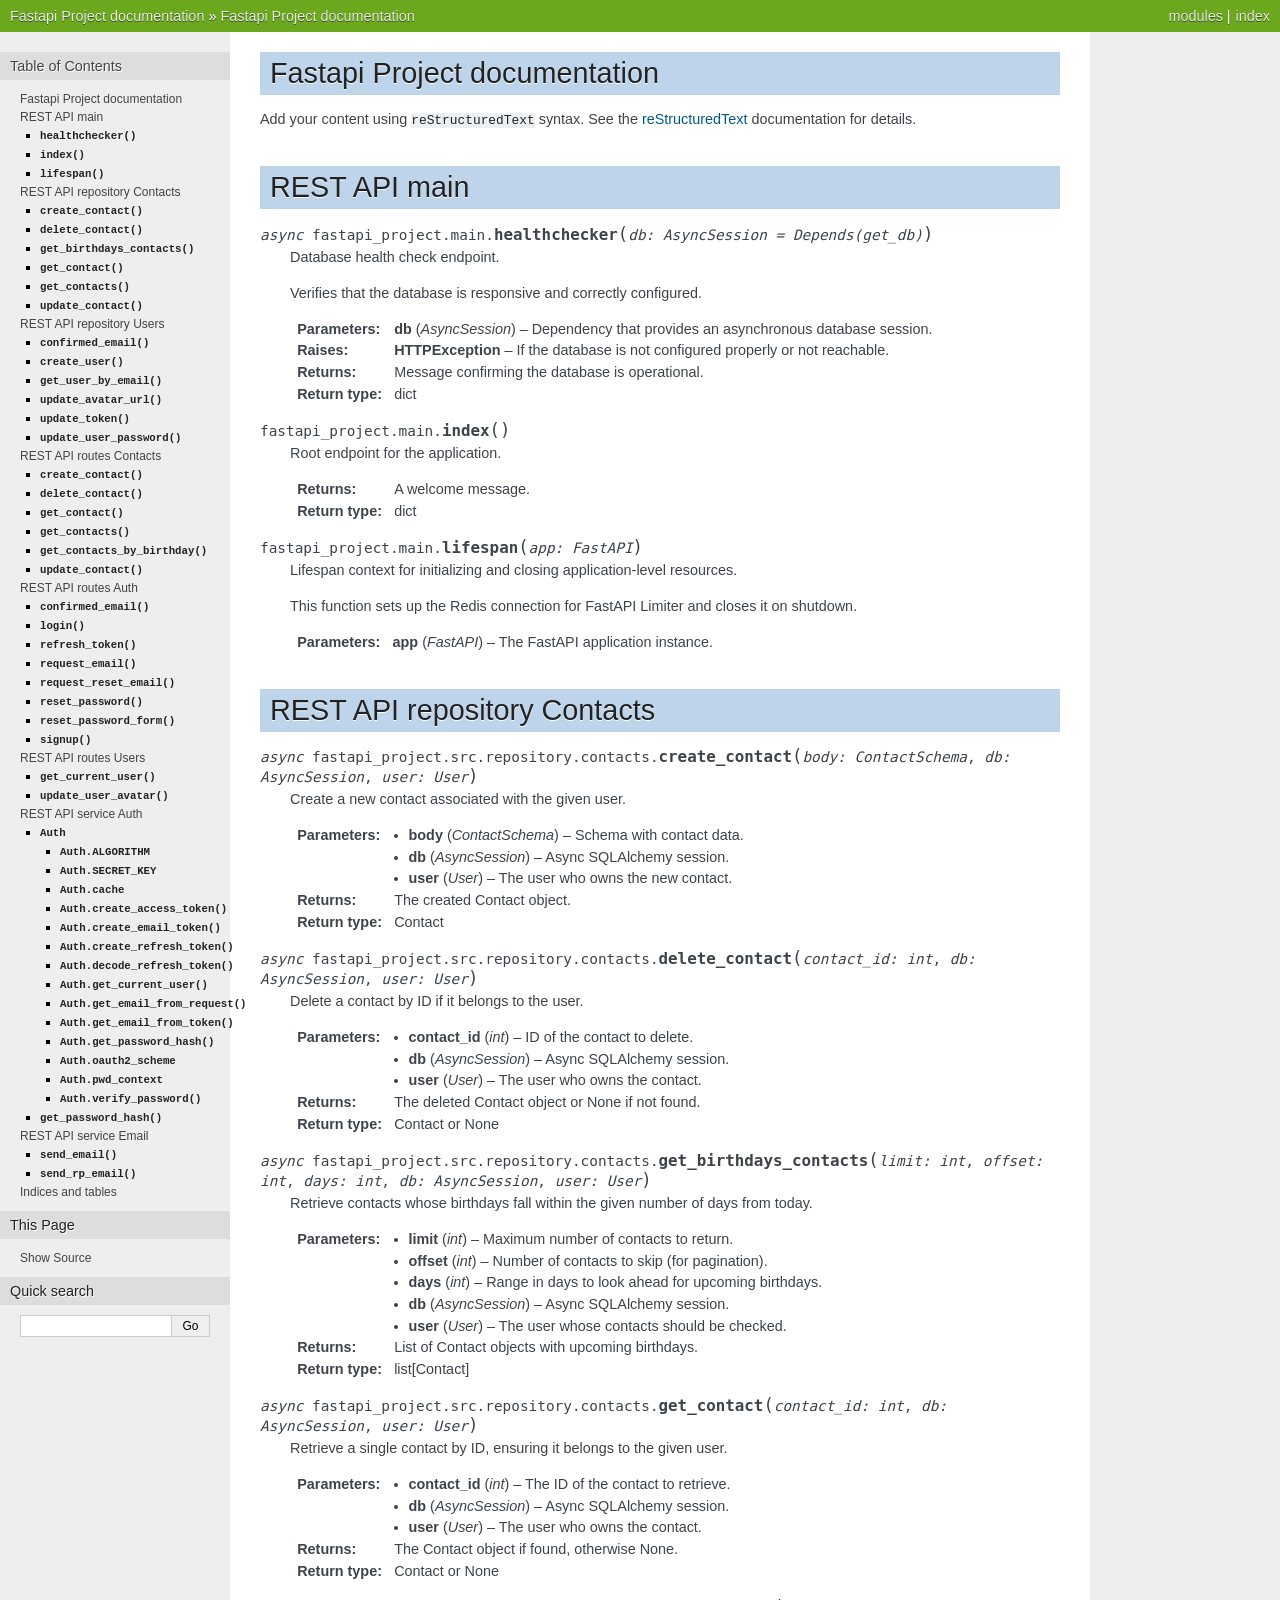
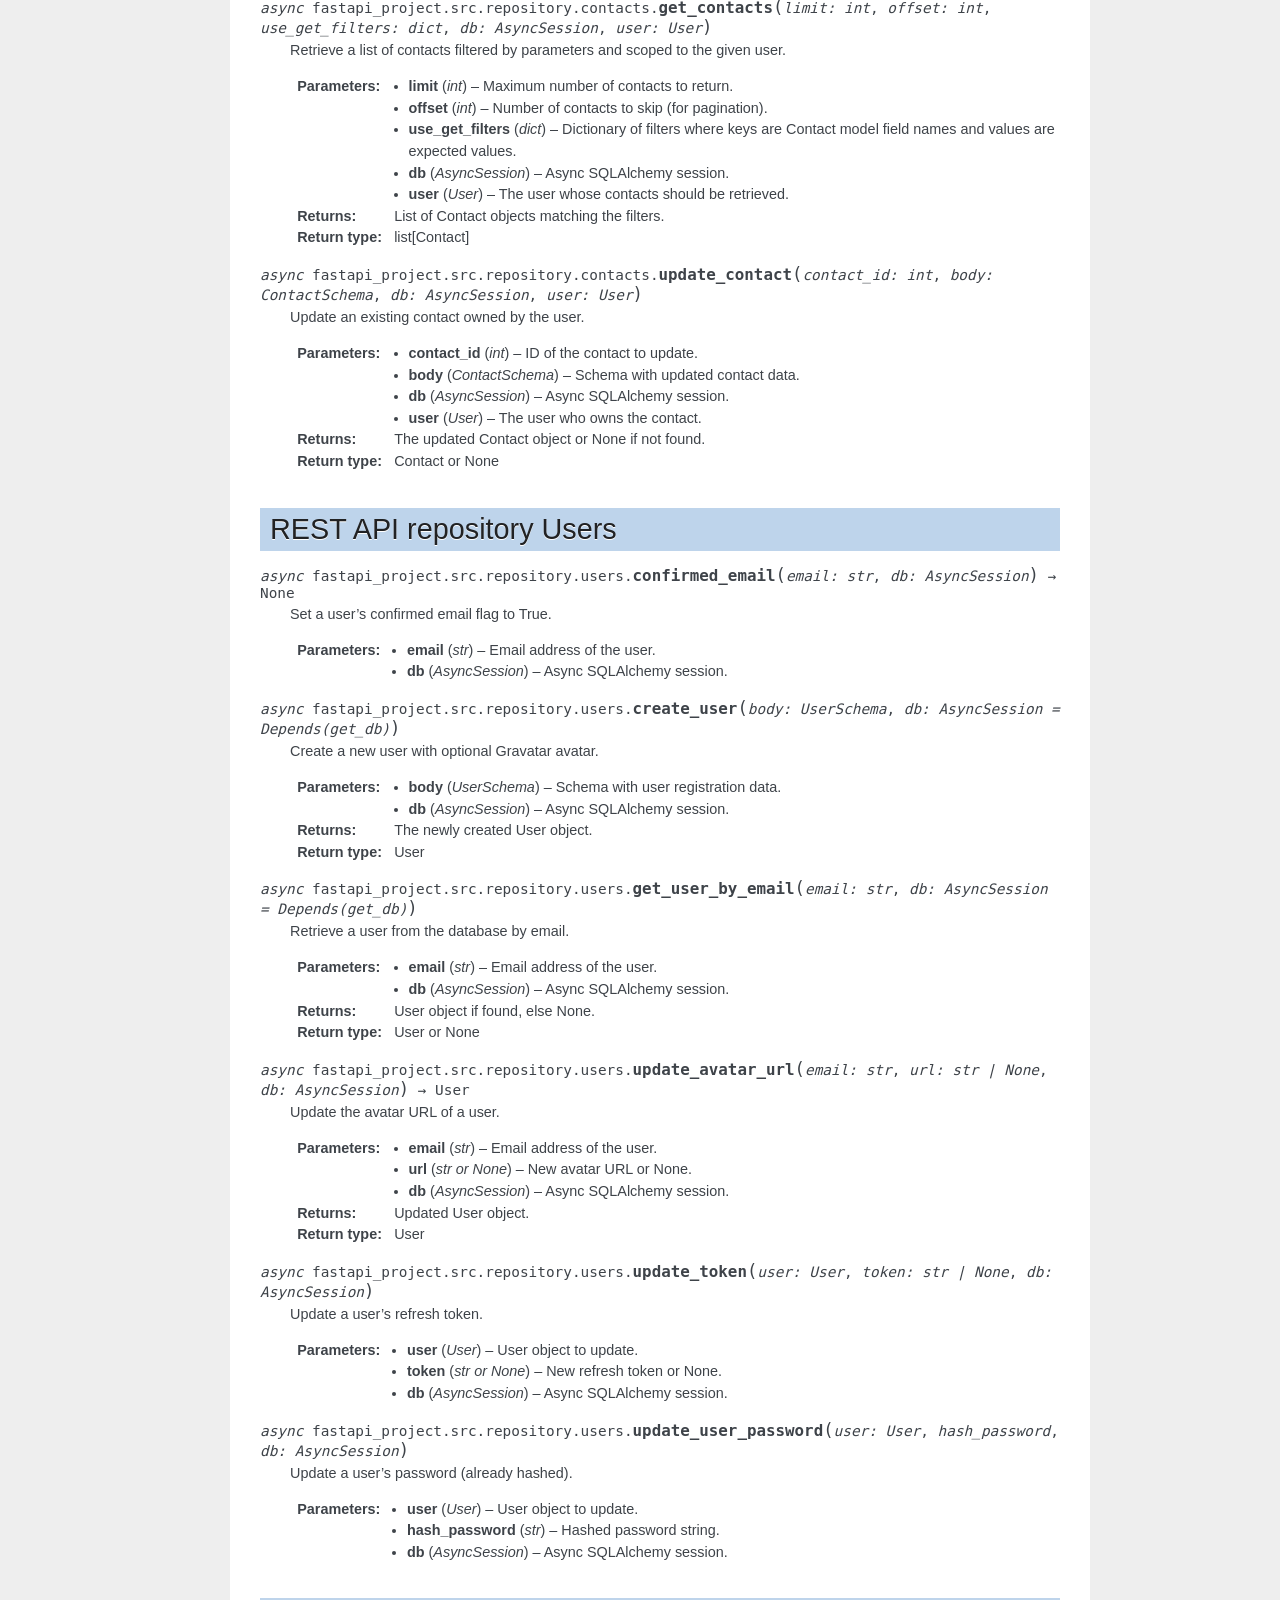
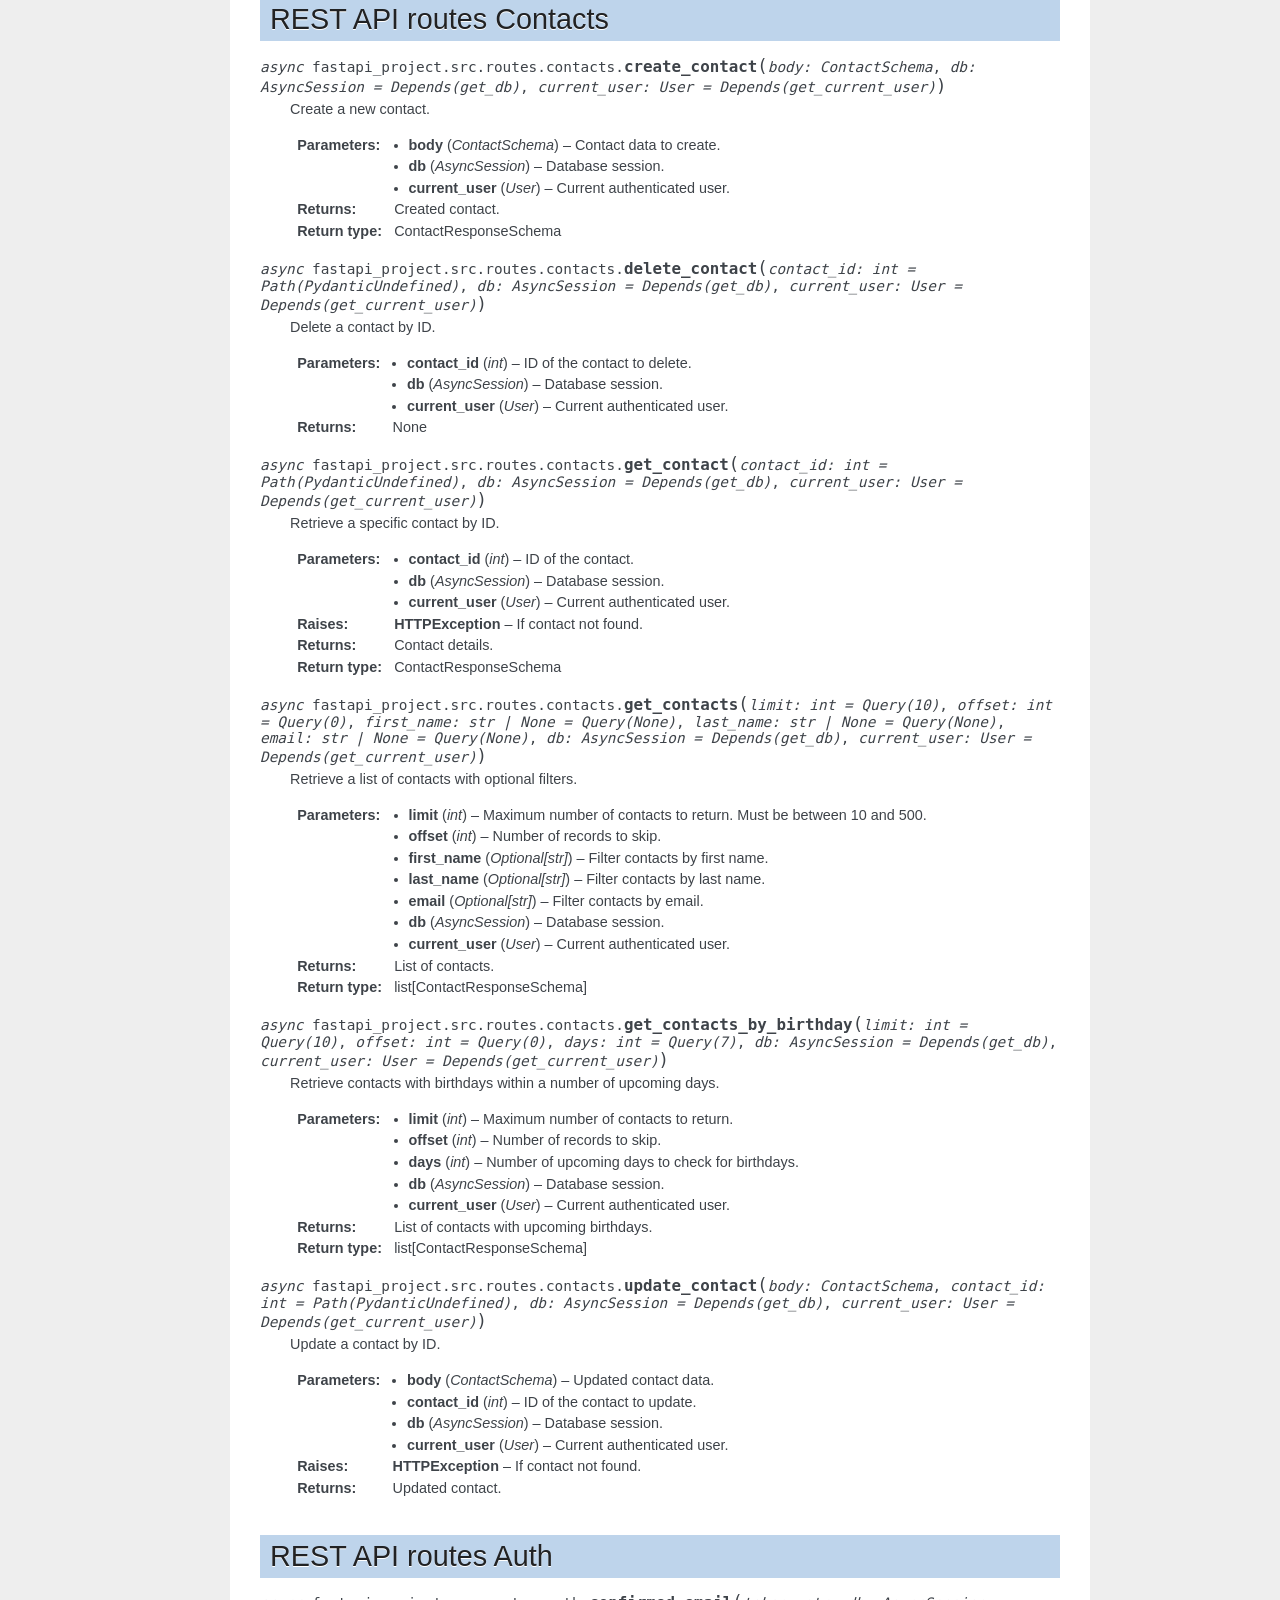
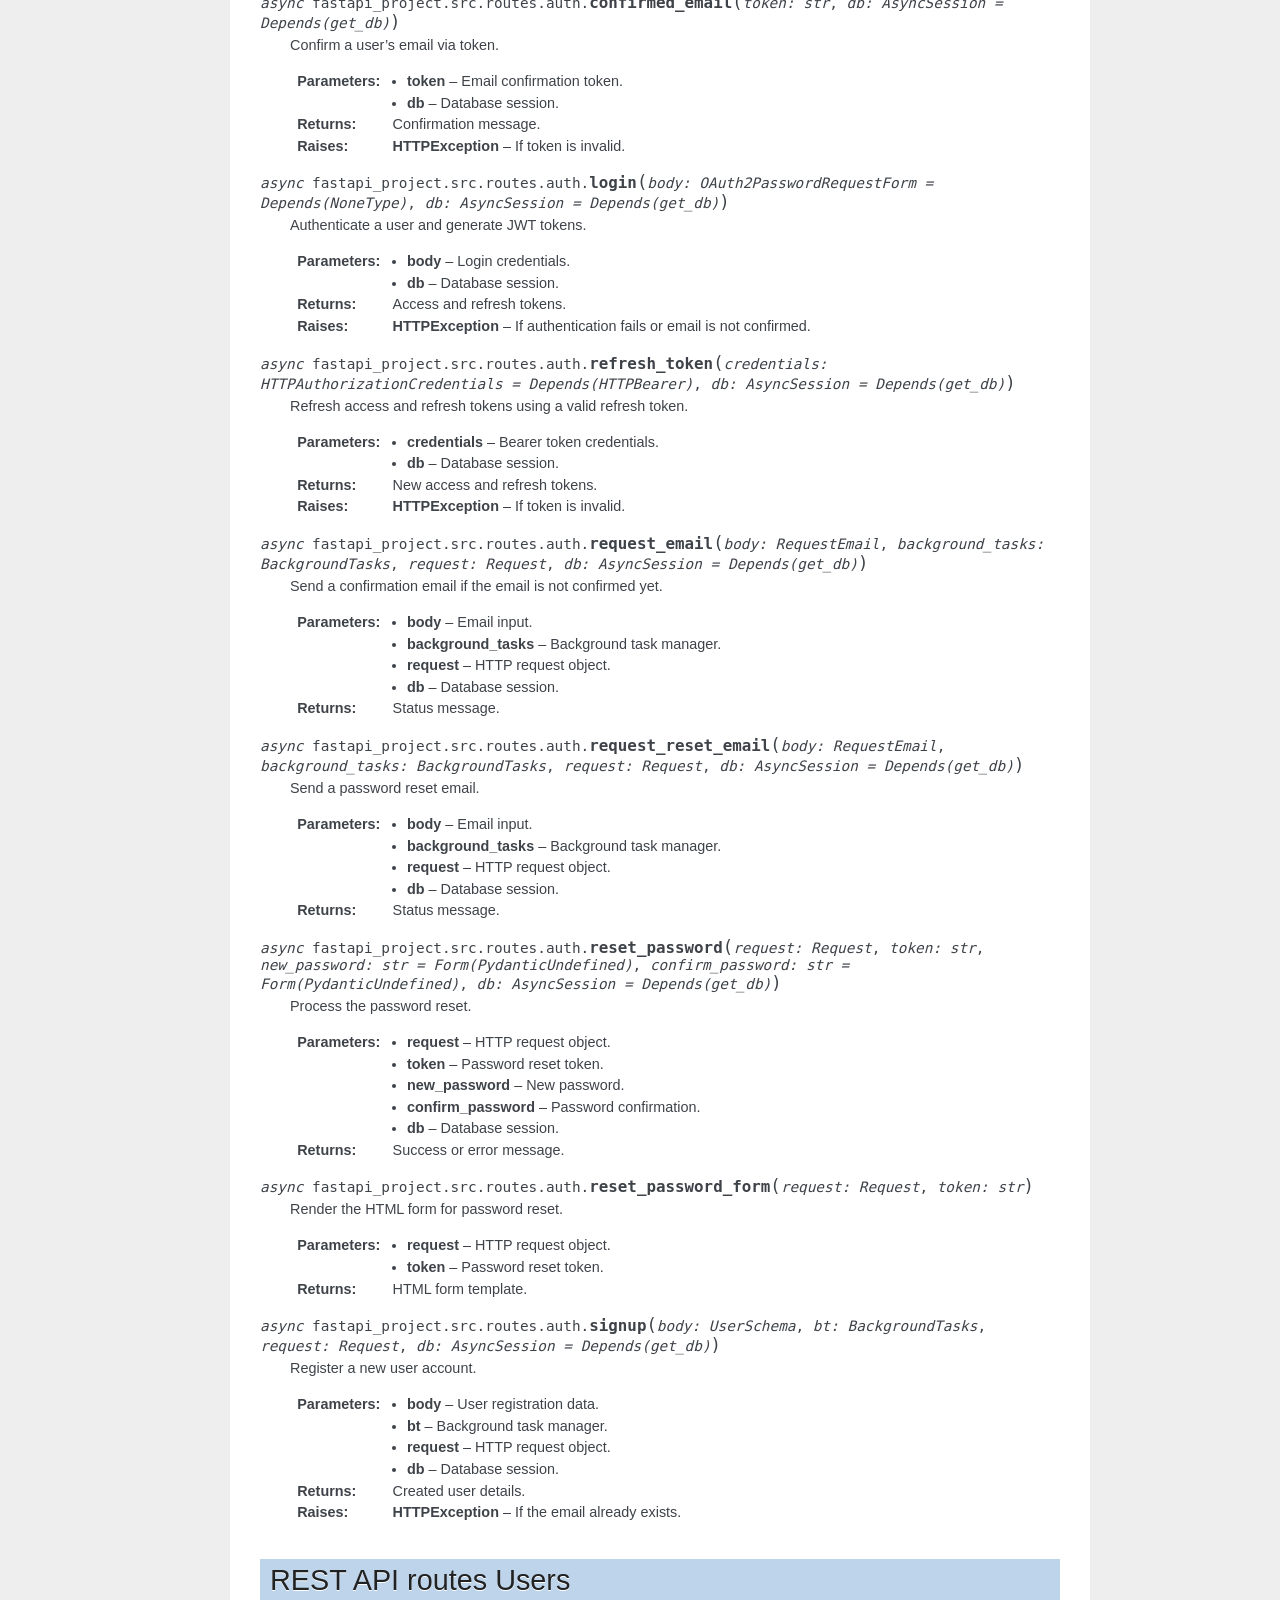
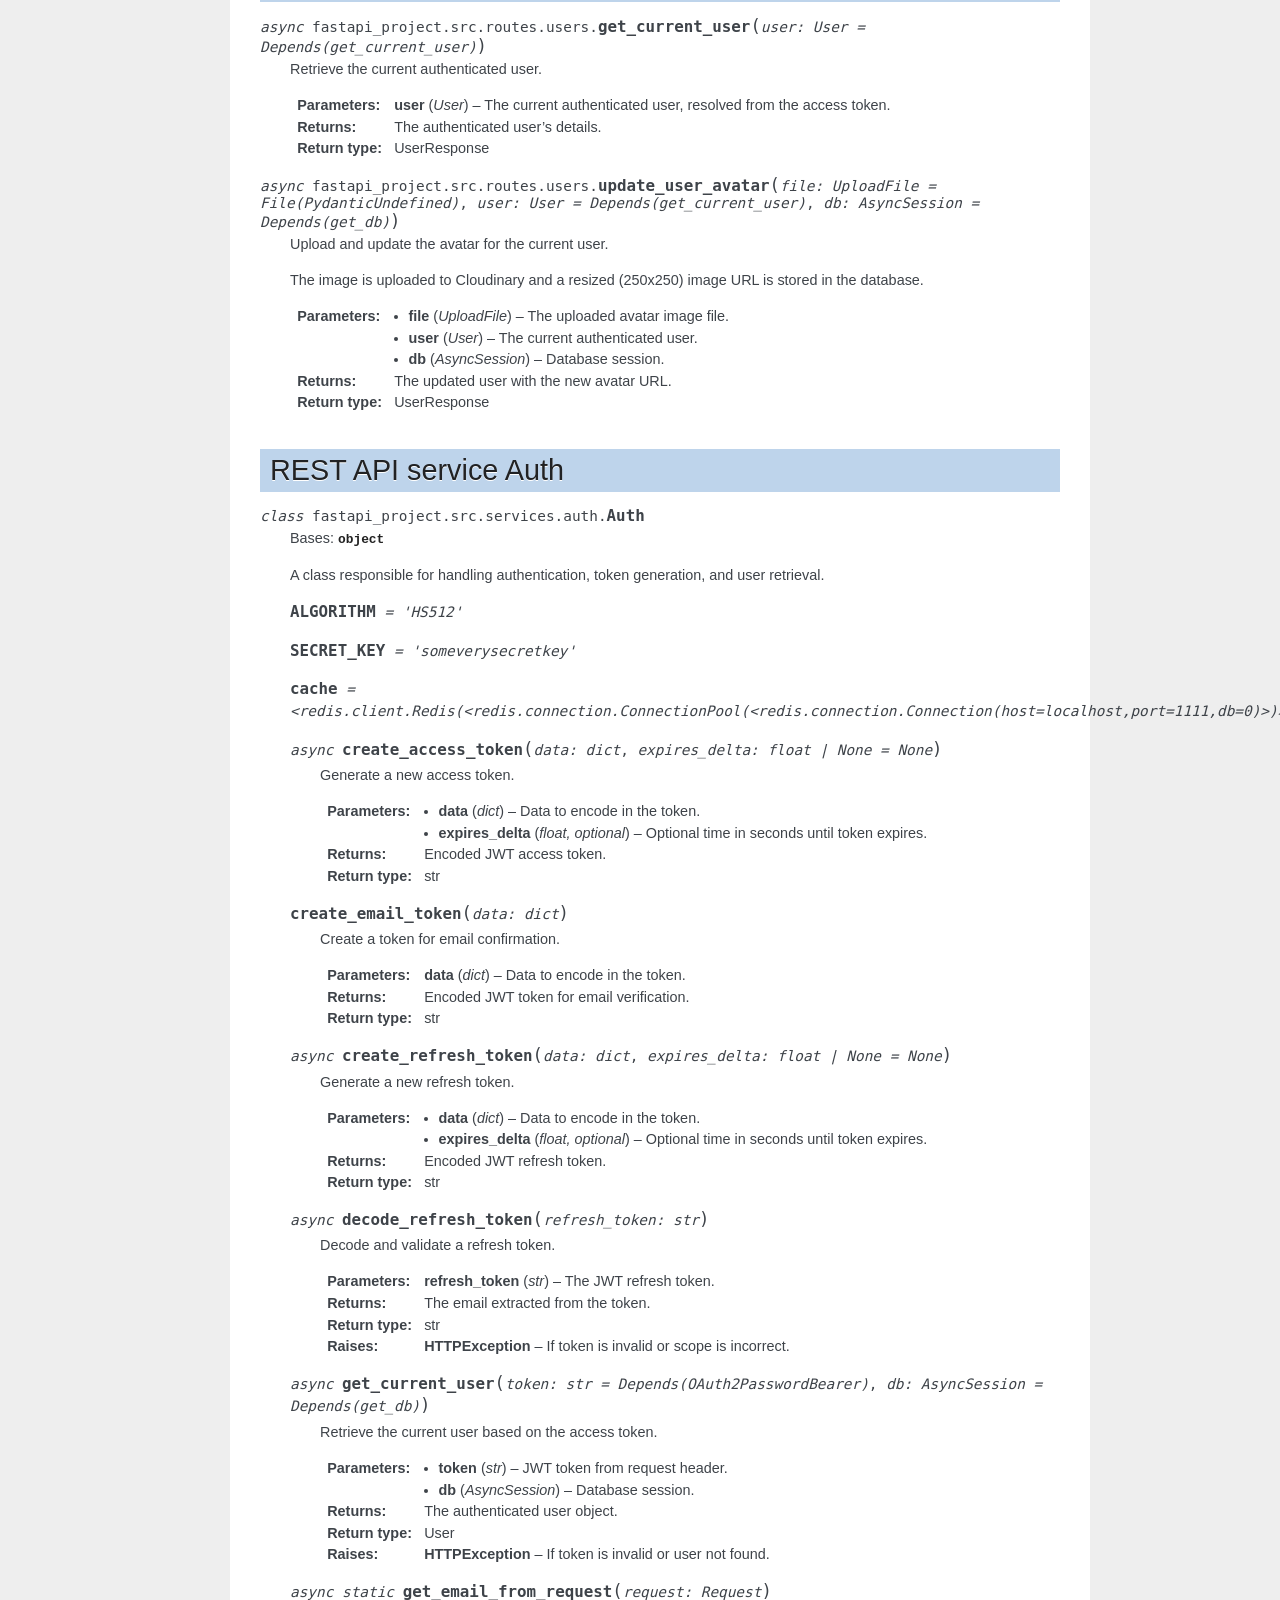
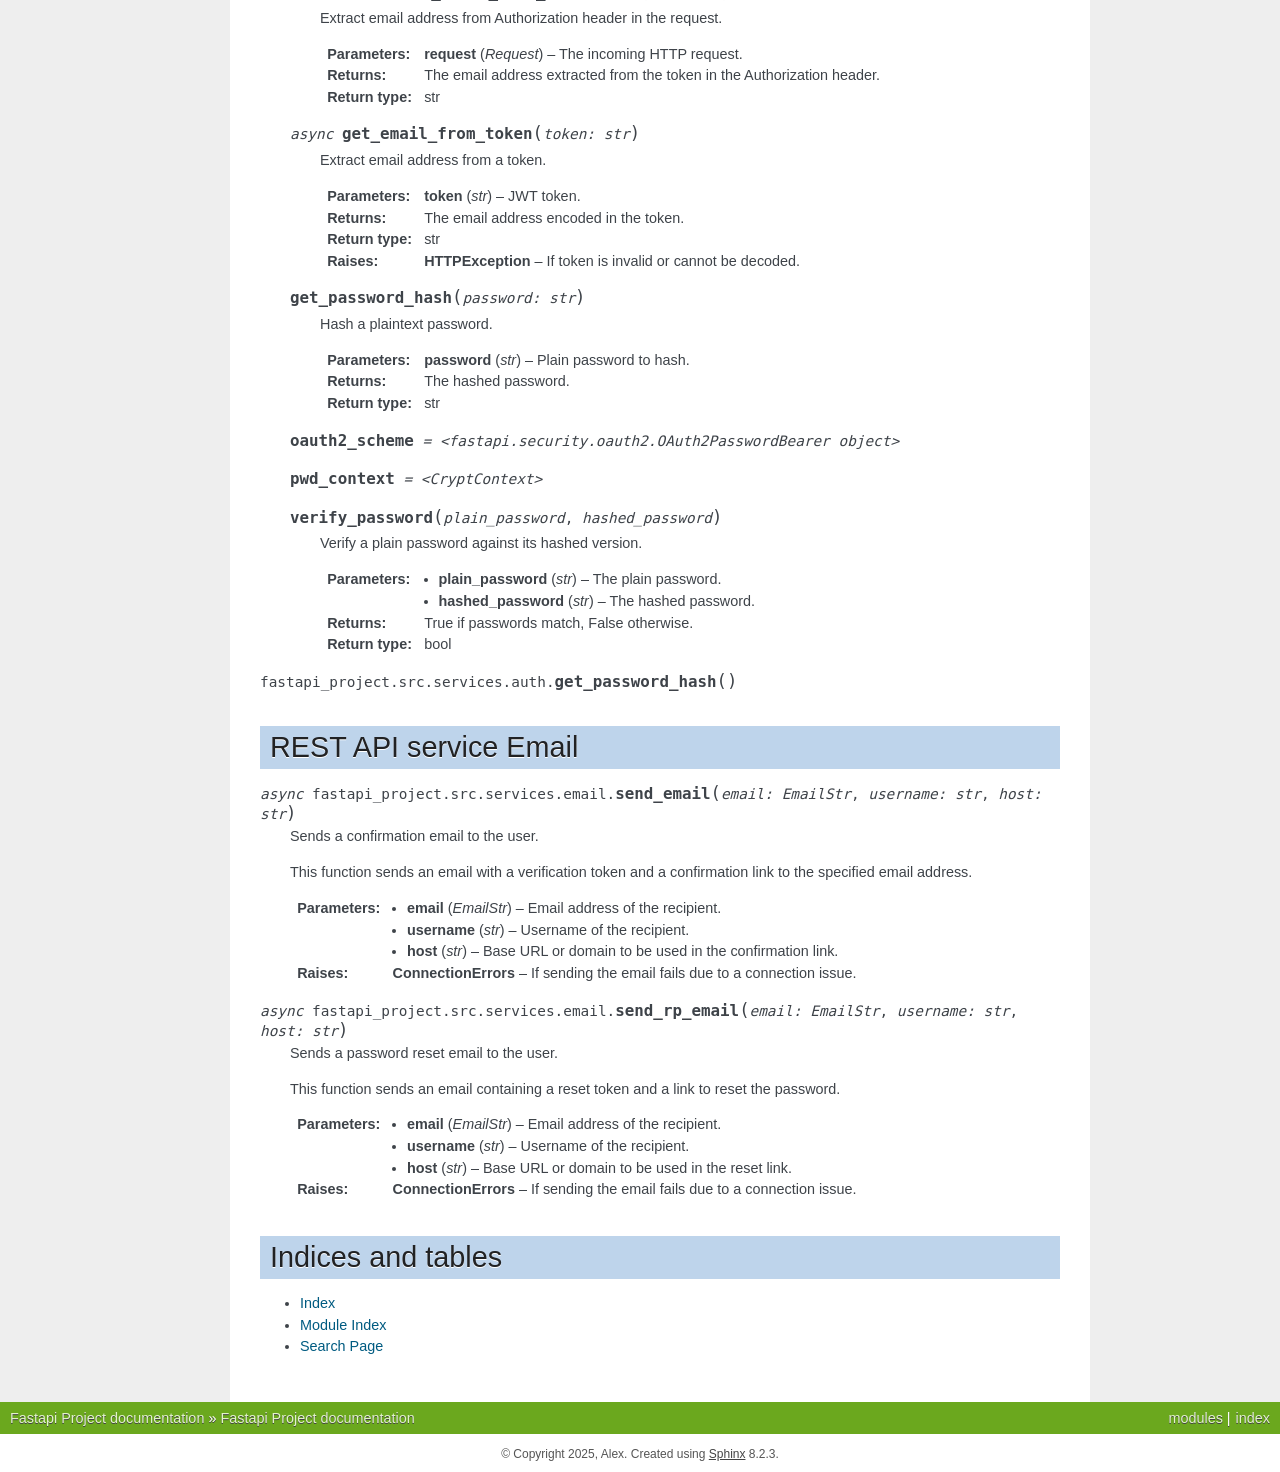
==== commit c4ebae94: "all_work" ====
--- a/docs/_build/html/index.html
+++ b/docs/_build/html/index.html
@@ -879,6 +879,11 @@
 
 </dd></dl>
 
+<dl class="py function">
+<dt class="sig sig-object py" id="fastapi_project.src.services.auth.get_password_hash">
+<span class="sig-prename descclassname"><span class="pre">fastapi_project.src.services.auth.</span></span><span class="sig-name descname"><span class="pre">get_password_hash</span></span><span class="sig-paren">(</span><span class="sig-paren">)</span><a class="headerlink" href="#fastapi_project.src.services.auth.get_password_hash" title="Link to this definition">¶</a></dt>
+<dd></dd></dl>
+
 </section>
 <section id="module-fastapi_project.src.services.email">
 <span id="rest-api-service-email"></span><h1>REST API service Email<a class="headerlink" href="#module-fastapi_project.src.services.email" title="Link to this heading">¶</a></h1>
@@ -1010,6 +1015,7 @@
 <li><a class="reference internal" href="#fastapi_project.src.services.auth.Auth.verify_password"><code class="docutils literal notranslate"><span class="pre">Auth.verify_password()</span></code></a></li>
 </ul>
 </li>
+<li><a class="reference internal" href="#fastapi_project.src.services.auth.get_password_hash"><code class="docutils literal notranslate"><span class="pre">get_password_hash()</span></code></a></li>
 </ul>
 </li>
 <li><a class="reference internal" href="#module-fastapi_project.src.services.email">REST API service Email</a><ul>
